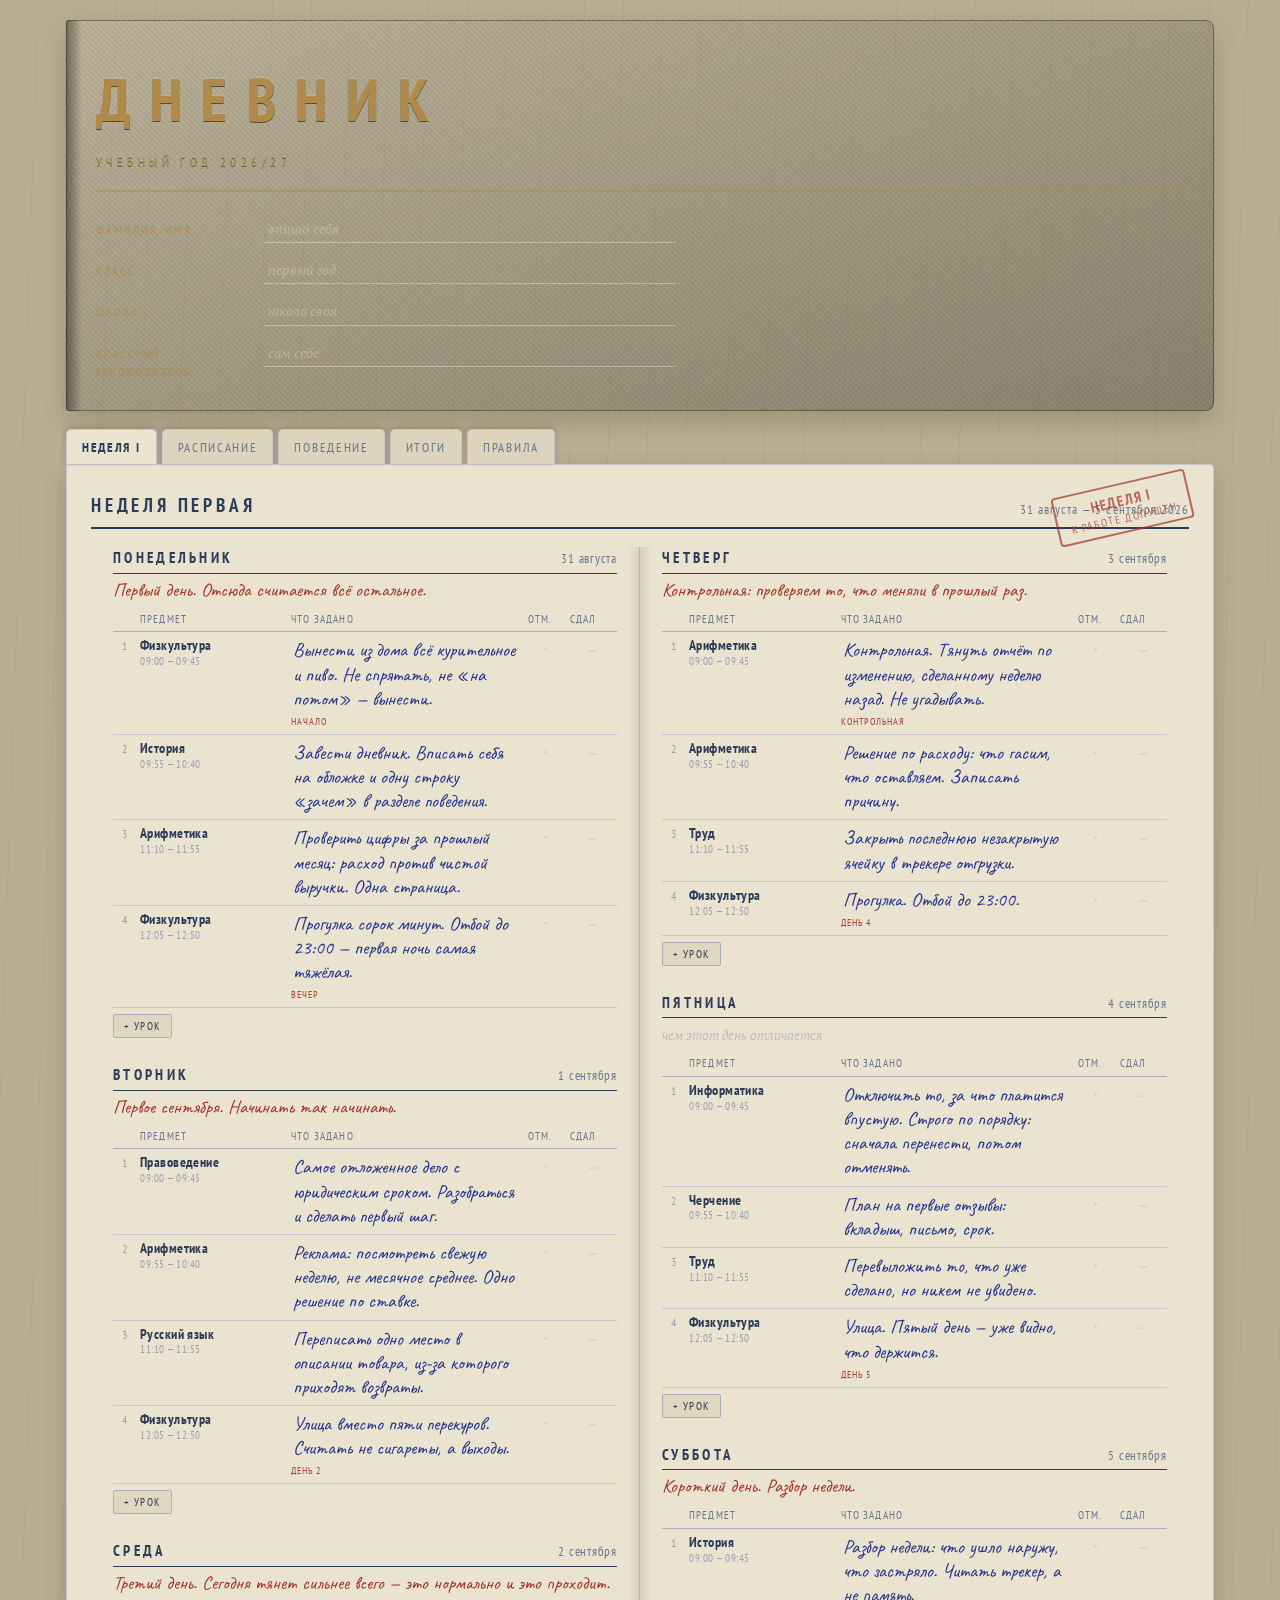
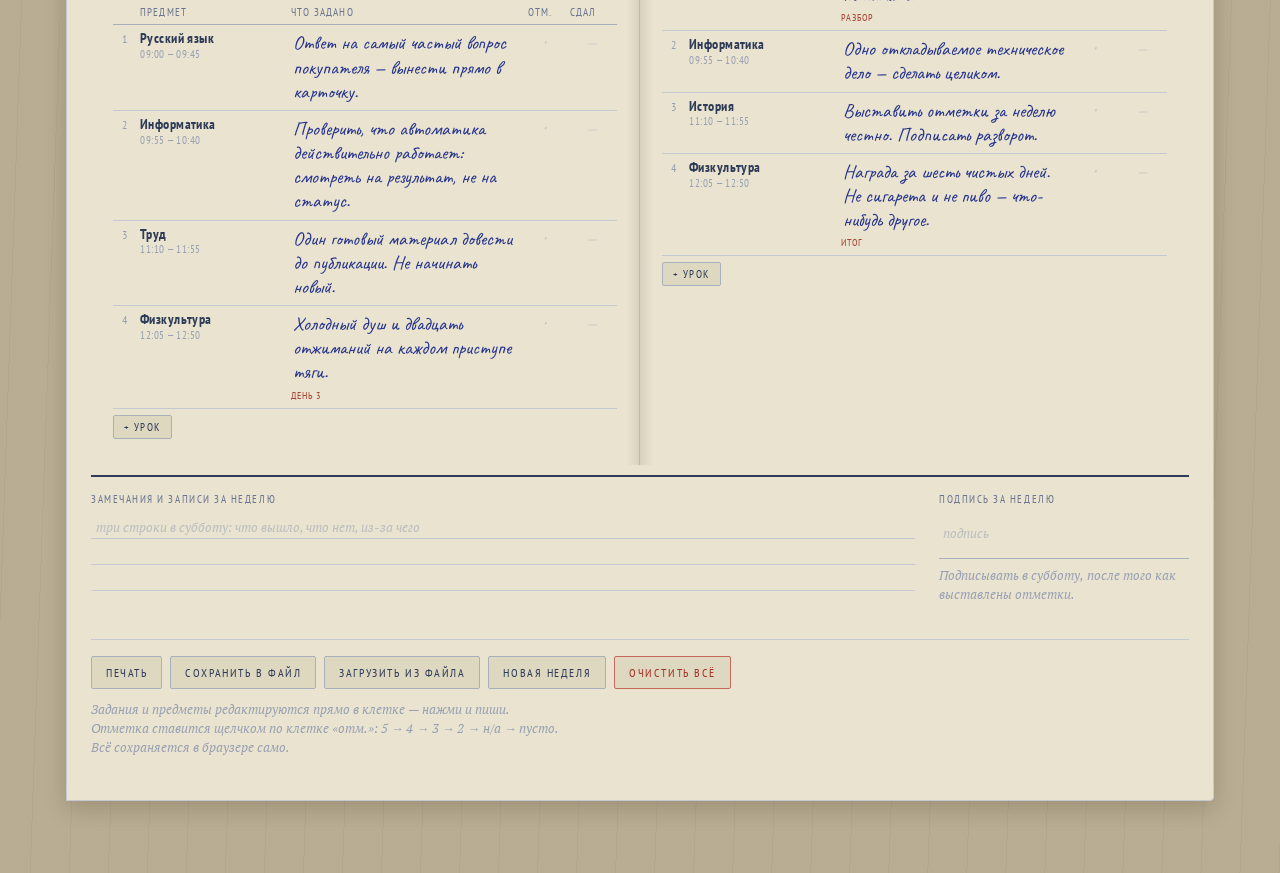
==== index.html @ a959844d "Дневник: школьный дневник советского образца, шестидневка Один файл index.html, без сборки и зависим" ====
<!doctype html>
<html lang="ru">
<head>
<meta charset="utf-8">
<meta name="viewport" content="width=device-width, initial-scale=1">
<title>Дневник ученика</title>
<link rel="preconnect" href="https://fonts.googleapis.com">
<link rel="preconnect" href="https://fonts.gstatic.com" crossorigin>
<link rel="stylesheet" href="https://fonts.googleapis.com/css2?family=PT+Sans+Narrow:wght@400;700&family=PT+Serif:ital,wght@0,400;0,700;1,400&family=Caveat:wght@400;600;700&display=swap">
<style>
/* ============ ТОКЕНЫ ============ */
:root{
  --desk:#B9AE93;
  --paper:#E9E3D0; --paper-edge:#DCD4BC; --paper-deep:#DFD8C1;
  --rule:#A9B0BC; --rule-soft:#C3C8D1;
  --ink:#2F3C57; --ink-soft:#6B7691; --ink-faint:#98A0B2;
  --hand:#26348C; --red:#A33327; --red-soft:#C4695C;
  --cover:#6E4232; --cover-2:#5A3427; --gold:#B08A4A;
  --ok:#3E6B4A; --warn:#8A6A22;
  --shadow:rgba(58,44,26,.22);
  --f-narrow:"PT Sans Narrow","Arial Narrow",system-ui,sans-serif;
  --f-serif:"PT Serif",Georgia,serif;
  --f-hand:"Caveat","Segoe Script",cursive;
}
@media (prefers-color-scheme: dark){
  :root:not([data-theme="light"]){
    --desk:#100E0B;
    --paper:#241F17; --paper-edge:#2E2820; --paper-deep:#2A241B;
    --rule:#4A4638; --rule-soft:#3A3629;
    --ink:#CFC7AC; --ink-soft:#9A9280; --ink-faint:#6E6857;
    --hand:#9DB3E8; --red:#D9705F; --red-soft:#A85748;
    --cover:#3A241C; --cover-2:#2A1912; --gold:#C9A566;
    --ok:#7FB48C; --warn:#D0AC5E;
    --shadow:rgba(0,0,0,.6);
  }
}
:root[data-theme="dark"]{
  --desk:#100E0B;
  --paper:#241F17; --paper-edge:#2E2820; --paper-deep:#2A241B;
  --rule:#4A4638; --rule-soft:#3A3629;
  --ink:#CFC7AC; --ink-soft:#9A9280; --ink-faint:#6E6857;
  --hand:#9DB3E8; --red:#D9705F; --red-soft:#A85748;
  --cover:#3A241C; --cover-2:#2A1912; --gold:#C9A566;
  --ok:#7FB48C; --warn:#D0AC5E;
  --shadow:rgba(0,0,0,.6);
}

*{box-sizing:border-box}
body{
  margin:0; background:var(--desk);
  background-image:repeating-linear-gradient(92deg,transparent 0 38px,rgba(0,0,0,.035) 38px 39px);
  color:var(--ink); font-family:var(--f-serif); font-size:16px; line-height:1.5;
  -webkit-font-smoothing:antialiased;
}
:focus-visible{outline:2px solid var(--red); outline-offset:2px}
@media (prefers-reduced-motion: reduce){*{animation:none!important;transition:none!important}}

.wrap{max-width:1180px;margin:0 auto;padding:20px 16px 72px}

/* ============ ОБЛОЖКА ============ */
.cover{
  background:linear-gradient(160deg,var(--cover),var(--cover-2));
  background-image:
    linear-gradient(160deg,rgba(255,255,255,.05),rgba(0,0,0,.25)),
    repeating-linear-gradient(45deg,rgba(0,0,0,.05) 0 2px,transparent 2px 4px),
    repeating-linear-gradient(-45deg,rgba(255,255,255,.03) 0 2px,transparent 2px 4px);
  border-radius:3px 8px 8px 3px; padding:34px 30px 30px;
  box-shadow:0 10px 26px var(--shadow), inset 0 0 0 1px rgba(0,0,0,.35);
  position:relative; overflow:hidden;
}
.cover::before{content:"";position:absolute;inset:0 auto 0 0;width:16px;
  background:linear-gradient(90deg,rgba(0,0,0,.4),rgba(0,0,0,0))}
.emboss{
  font-family:var(--f-narrow); text-transform:uppercase; color:var(--gold);
  text-shadow:0 1px 0 rgba(0,0,0,.55), 0 -1px 0 rgba(255,255,255,.14);
}
.cover h1{margin:0;font-size:clamp(34px,7vw,60px);letter-spacing:.32em;font-weight:700}
.cover .sub{font-size:13px;letter-spacing:.34em;margin-top:8px;opacity:.78}
.cover .frame{border-top:2px double var(--gold);opacity:.5;margin:18px 0}
.coverfields{display:grid;gap:12px;margin-top:22px;max-width:580px}
.cf{display:grid;grid-template-columns:158px 1fr;gap:10px;align-items:baseline}
.cf > span{font-family:var(--f-narrow);font-size:12px;letter-spacing:.16em;
  text-transform:uppercase;color:var(--gold);opacity:.85}
.cf .fill{
  border-bottom:1px solid rgba(255,255,255,.32); min-height:27px; padding:0 4px 2px;
  font-family:var(--f-hand); font-size:23px; color:#F0E6D2; line-height:1.15; outline:none;
}
.cf .fill:focus{background:rgba(255,255,255,.07)}

/* ============ ЗАКЛАДКИ ============ */
.tabs{display:flex;gap:5px;margin:18px 0 0;flex-wrap:wrap;position:relative;z-index:2}
.tab{
  font-family:var(--f-narrow);text-transform:uppercase;letter-spacing:.13em;font-size:13px;
  background:var(--paper-edge); color:var(--ink-soft); border:1px solid var(--rule-soft);
  border-bottom:none; border-radius:5px 5px 0 0; padding:9px 15px 8px; cursor:pointer;
  box-shadow:0 -2px 6px var(--shadow);
}
.tab[aria-selected="true"]{background:var(--paper);color:var(--ink);font-weight:700}

/* ============ СТРАНИЦА ============ */
.page{
  background:var(--paper); border:1px solid var(--rule-soft); border-radius:0 4px 4px 0;
  box-shadow:0 8px 22px var(--shadow); padding:26px 24px 30px; position:relative;
}
.page[hidden]{display:none}
.pagehead{display:flex;flex-wrap:wrap;gap:12px;align-items:flex-end;
  justify-content:space-between;border-bottom:2px solid var(--ink);padding-bottom:8px}
.pagehead h2{font-family:var(--f-narrow);text-transform:uppercase;letter-spacing:.2em;
  font-size:19px;margin:0;font-weight:700}
.pagehead .meta{font-family:var(--f-narrow);font-size:13px;letter-spacing:.08em;color:var(--ink-soft)}
.intro{font-size:14.5px;color:var(--ink-soft);max-width:66ch;margin:14px 0 0}

/* ============ РАЗВОРОТ ============ */
.spread{display:grid;grid-template-columns:1fr 1fr;gap:0;margin-top:18px;position:relative}
.spread::before{content:"";position:absolute;left:50%;top:0;bottom:0;width:26px;
  transform:translateX(-50%);
  background:linear-gradient(90deg,rgba(0,0,0,0),var(--shadow),rgba(0,0,0,0));
  pointer-events:none;opacity:.45}
.leaf{padding:0 22px}
.leaf:first-child{border-right:1px solid var(--rule-soft)}
@media (max-width:900px){
  .spread{grid-template-columns:1fr}
  .spread::before{display:none}
  .leaf{padding:0}
  .leaf:first-child{border-right:none}
}

/* ============ ДЕНЬ ============ */
.day{margin:0 0 26px}
.dayhead{display:flex;align-items:baseline;justify-content:space-between;gap:10px;
  border-bottom:1px solid var(--ink);padding-bottom:3px;margin-bottom:2px}
.dayname{font-family:var(--f-narrow);text-transform:uppercase;letter-spacing:.22em;
  font-size:15px;font-weight:700}
.daydate{font-family:var(--f-narrow);font-size:13px;color:var(--ink-soft);letter-spacing:.06em}
.daynote{font-family:var(--f-hand);font-size:19px;color:var(--red);margin:5px 0 6px;line-height:1.2}

table.grid{width:100%;border-collapse:collapse;table-layout:fixed}
table.grid th{
  font-family:var(--f-narrow);font-weight:400;font-size:10.5px;text-transform:uppercase;
  letter-spacing:.11em;color:var(--ink-soft);text-align:left;padding:4px 5px;
  border-bottom:1px solid var(--rule);
}
table.grid td{border-bottom:1px solid var(--rule-soft);padding:5px;vertical-align:top}
.c-n{width:22px;text-align:center;font-family:var(--f-narrow);font-size:12px;color:var(--ink-faint)}
.c-subj{width:30%}
.c-mark{width:42px;text-align:center}
.c-sign{width:52px;text-align:center}
.subj{font-family:var(--f-narrow);font-size:14px;font-weight:700;letter-spacing:.03em;line-height:1.2}
.time{font-family:var(--f-narrow);font-size:10.5px;color:var(--ink-faint);letter-spacing:.05em}
.task{font-family:var(--f-hand);font-size:19.5px;line-height:1.24;color:var(--hand);
  min-height:24px;outline:none;padding:1px 2px;border-radius:2px}
.task:focus{background:rgba(38,52,140,.09)}
.tag{font-family:var(--f-narrow);font-size:10px;letter-spacing:.1em;
  text-transform:uppercase;color:var(--red);display:block;opacity:.9;margin-top:2px}

.mark{
  font-family:var(--f-hand);font-size:29px;font-weight:700;color:var(--red);
  background:none;border:none;cursor:pointer;width:100%;line-height:1;padding:0;
  transform:rotate(-7deg);transition:transform .12s ease;
}
.mark:hover{transform:rotate(-7deg) scale(1.14)}
.mark.empty{color:var(--rule);font-size:20px;transform:none;opacity:.5}
.mark.empty:hover{opacity:1;transform:none}

.done{
  background:none;border:none;cursor:pointer;font-family:var(--f-hand);font-size:26px;
  color:var(--red);line-height:1;padding:0;width:100%;transform:rotate(-11deg);
}
.done.off{color:var(--rule);opacity:.4;transform:none;font-size:19px}
.done.off:hover{opacity:.85}

/* ============ ПОДВАЛ ============ */
.footline{margin-top:10px;border-top:2px solid var(--ink);padding-top:14px;
  display:grid;grid-template-columns:1fr 250px;gap:24px}
@media (max-width:760px){.footline{grid-template-columns:1fr}}
.lbl{font-family:var(--f-narrow);font-size:11px;text-transform:uppercase;
  letter-spacing:.14em;color:var(--ink-soft);display:block;margin-bottom:6px}
.writein{
  font-family:var(--f-hand);font-size:20px;color:var(--hand);line-height:26px;
  min-height:78px;padding:0 5px;outline:none;border-radius:2px;
  background-image:repeating-linear-gradient(transparent 0 25px,var(--rule-soft) 25px 26px);
}
.writein:focus{background-color:rgba(38,52,140,.06)}
.sigbox{border-bottom:1px solid var(--rule);min-height:46px;font-family:var(--f-hand);
  font-size:22px;color:var(--hand);padding:2px 4px;outline:none}

/* ============ СВОДКА ============ */
.summary{display:grid;grid-template-columns:repeat(auto-fit,minmax(140px,1fr));gap:12px;margin:16px 0 4px}
.stat{border:1px solid var(--rule);background:var(--paper-deep);padding:11px 13px;border-radius:2px}
.stat .k{font-family:var(--f-narrow);font-size:10.5px;text-transform:uppercase;
  letter-spacing:.13em;color:var(--ink-soft);display:block}
.stat .v{font-family:var(--f-narrow);font-size:29px;font-weight:700;line-height:1.15;
  font-variant-numeric:tabular-nums;display:block;margin-top:2px}
.stat .v.good{color:var(--ok)} .stat .v.warn{color:var(--warn)} .stat .v.bad{color:var(--red)}
.stat .h{font-family:var(--f-serif);font-size:12px;color:var(--ink-faint);font-style:italic}

/* ============ СЕТКА РАСПИСАНИЯ ============ */
.wrapx{overflow-x:auto}
.tt{width:100%;border-collapse:collapse;margin-top:16px;min-width:720px}
.tt th,.tt td{border:1px solid var(--rule);padding:7px 8px;vertical-align:top}
.tt thead th{background:var(--paper-deep);font-family:var(--f-narrow);font-size:11px;
  text-transform:uppercase;letter-spacing:.13em;font-weight:700;text-align:center}
.tt tbody th{width:88px;text-align:center;font-family:var(--f-narrow);font-size:11px;
  color:var(--ink-soft);font-weight:400;background:var(--paper-deep)}
.tt td{font-family:var(--f-narrow);font-size:13px;font-weight:700;line-height:1.25}
.tt td em{display:block;font-family:var(--f-serif);font-style:italic;font-weight:400;
  font-size:11.5px;color:var(--ink-soft);margin-top:2px}
.tt tr.brk td{background:var(--paper-deep);font-weight:400;font-style:italic;
  font-family:var(--f-serif);font-size:12.5px;color:var(--ink-soft);text-align:center}

/* ============ ПОВЕДЕНИЕ ============ */
.habits{width:100%;border-collapse:collapse;margin-top:14px;min-width:660px}
.habits th,.habits td{border:1px solid var(--rule);padding:6px}
.habits thead th{background:var(--paper-deep);font-family:var(--f-narrow);font-size:11px;
  letter-spacing:.12em;text-transform:uppercase;text-align:center}
.habits tbody th{text-align:left;font-family:var(--f-narrow);font-size:13px;font-weight:700;
  min-width:160px}
.habits tbody th em{display:block;font-family:var(--f-serif);font-weight:400;font-style:italic;
  font-size:11.5px;color:var(--ink-faint)}
.habits td{text-align:center;padding:2px}
.hb{background:none;border:none;cursor:pointer;font-family:var(--f-hand);font-size:25px;
  line-height:1.3;width:100%;color:var(--red);transform:rotate(-9deg);padding:2px 0}
.hb.off{color:var(--rule);opacity:.32;transform:none;font-size:18px}
.hb.off:hover{opacity:.8}
.hb.miss{color:var(--ink-faint);opacity:.85;transform:none;font-size:22px}

.streak{display:flex;gap:12px;flex-wrap:wrap;margin-top:18px}
.chip{border:1px solid var(--rule);background:var(--paper-deep);border-radius:2px;
  padding:9px 14px;display:flex;gap:10px;align-items:baseline}
.chip b{font-family:var(--f-narrow);font-size:26px;font-variant-numeric:tabular-nums}
.chip span{font-family:var(--f-narrow);font-size:11px;text-transform:uppercase;
  letter-spacing:.12em;color:var(--ink-soft)}

/* ============ КНОПКИ ============ */
.bar{display:flex;gap:8px;flex-wrap:wrap;margin-top:22px;padding-top:16px;
  border-top:1px solid var(--rule-soft)}
.btn{font-family:var(--f-narrow);text-transform:uppercase;letter-spacing:.13em;font-size:12px;
  background:var(--paper-deep);border:1px solid var(--rule);color:var(--ink);
  padding:8px 14px;border-radius:2px;cursor:pointer}
.btn:hover{background:var(--paper-edge);border-color:var(--ink-soft)}
.btn.warn{color:var(--red);border-color:var(--red-soft)}
.hint{font-size:12.5px;color:var(--ink-faint);font-style:italic;margin-top:12px;max-width:68ch}

.stamp{
  position:absolute;right:22px;top:18px;transform:rotate(-13deg);
  border:2.5px solid var(--red);color:var(--red);border-radius:4px;
  font-family:var(--f-narrow);text-transform:uppercase;letter-spacing:.16em;
  font-size:11px;padding:6px 12px;opacity:.7;line-height:1.3;text-align:center;
  pointer-events:none;
}
.stamp b{display:block;font-size:15px;letter-spacing:.09em}
@media (max-width:760px){.stamp{display:none}}

/* подсказки в пустых клетках */
[contenteditable][data-ph]:empty::before{
  content:attr(data-ph); color:var(--ink-faint); opacity:.55; font-style:italic;
  font-family:var(--f-serif); font-size:13px; pointer-events:none;
}
.cf .fill[data-ph]:empty::before{color:#F0E6D2;opacity:.35;font-size:14px}

.rules{margin:14px 0 0;padding-left:20px;max-width:66ch}
.rules li{margin-bottom:7px;font-size:14.5px}
.rules b{font-family:var(--f-narrow);letter-spacing:.02em}

/* ============ ПЕЧАТЬ ============ */
@media print{
  body{background:#fff;color:#000}
  .tabs,.bar,.hint,.stamp{display:none!important}
  .page,.cover{box-shadow:none}
  .page{border:none;padding:0;background:#fff}
  .page[hidden]{display:block!important;break-before:page}
  .wrap{max-width:none;padding:0}
  .day{break-inside:avoid}
  .tt,.habits{min-width:0}
}
</style>
</head>
<body>
<div class="wrap">

<!-- ================= ОБЛОЖКА ================= -->
<div class="cover">
  <h1 class="emboss">Дневник</h1>
  <div class="sub emboss">Учебный год 2026/27</div>
  <div class="frame"></div>
  <div class="coverfields">
    <label class="cf"><span>Фамилия, имя</span><div class="fill" contenteditable="true" data-meta="owner" data-ph="впиши себя"></div></label>
    <label class="cf"><span>Класс</span><div class="fill" contenteditable="true" data-meta="grade" data-ph="первый год"></div></label>
    <label class="cf"><span>Школа</span><div class="fill" contenteditable="true" data-meta="school" data-ph="школа своя"></div></label>
    <label class="cf"><span>Классный руководитель</span><div class="fill" contenteditable="true" data-meta="teacher" data-ph="сам себе"></div></label>
  </div>
</div>

<!-- ================= ЗАКЛАДКИ ================= -->
<div class="tabs" role="tablist" aria-label="Разделы дневника">
  <button class="tab" role="tab" id="tab-week" aria-controls="p-week" aria-selected="true">Неделя I</button>
  <button class="tab" role="tab" id="tab-tt" aria-controls="p-tt" aria-selected="false">Расписание</button>
  <button class="tab" role="tab" id="tab-hab" aria-controls="p-hab" aria-selected="false">Поведение</button>
  <button class="tab" role="tab" id="tab-sum" aria-controls="p-sum" aria-selected="false">Итоги</button>
  <button class="tab" role="tab" id="tab-help" aria-controls="p-help" aria-selected="false">Правила</button>
</div>

<!-- ================= НЕДЕЛЯ ================= -->
<section class="page" id="p-week" role="tabpanel" aria-labelledby="tab-week">
  <div class="stamp"><b>Неделя I</b>к работе допущен</div>
  <div class="pagehead">
    <h2>Неделя первая</h2>
    <div class="meta" id="week-dates">31 августа — 5 сентября 2026</div>
  </div>
  <div class="spread">
    <div class="leaf" id="leaf-a"></div>
    <div class="leaf" id="leaf-b"></div>
  </div>
  <div class="footline">
    <div>
      <span class="lbl">Замечания и записи за неделю</span>
      <div class="writein" contenteditable="true" data-meta="remarks" data-ph="три строки в субботу: что вышло, что нет, из-за чего"></div>
    </div>
    <div>
      <span class="lbl">Подпись за неделю</span>
      <div class="sigbox" contenteditable="true" data-meta="signature" data-ph="подпись"></div>
      <p class="hint" style="margin-top:8px">Подписывать в субботу, после того как выставлены отметки.</p>
    </div>
  </div>
  <div class="bar">
    <button class="btn" id="b-print">Печать</button>
    <button class="btn" id="b-export">Сохранить в файл</button>
    <button class="btn" id="b-import">Загрузить из файла</button>
    <button class="btn" id="b-next">Новая неделя</button>
    <button class="btn warn" id="b-reset">Очистить всё</button>
  </div>
  <p class="hint">Задания и предметы редактируются прямо в клетке — нажми и пиши. Отметка ставится щелчком по клетке «отм.»: 5 → 4 → 3 → 2 → н/а → пусто. Всё сохраняется в браузере само.</p>
</section>

<!-- ================= РАСПИСАНИЕ ================= -->
<section class="page" id="p-tt" role="tabpanel" aria-labelledby="tab-tt" hidden>
  <div class="pagehead">
    <h2>Расписание уроков и звонков</h2>
    <div class="meta">Шестидневка · 1—5 урок</div>
  </div>
  <p class="intro">Большая перемена — не «отдохнуть за компьютером». Это выход из дома на воздух: тридцать минут, ноги и небо. В первую неделю она стоит в расписании ровно на месте того, что раньше занимал перекур.</p>
  <div class="wrapx"><table class="tt" id="tt-grid"></table></div>
  <p class="hint">Сетка собирается из недели автоматически. Меняешь предмет в дне — меняется и здесь.</p>
</section>

<!-- ================= ПОВЕДЕНИЕ ================= -->
<section class="page" id="p-hab" role="tabpanel" aria-labelledby="tab-hab" hidden>
  <div class="pagehead">
    <h2>Сведения о поведении</h2>
    <div class="meta">Отмечать вечером, честно</div>
  </div>
  <p class="intro">В старом дневнике эта графа была про дисциплину на уроке. Здесь — про то, из-за чего затевалась вся неделя. Щелчок по клетке: пусто → выполнено → сорвалось. Незаполненная клетка — это не «плохо», это «день ещё не кончился».</p>
  <div class="wrapx"><table class="habits" id="hab-grid"></table></div>
  <div class="streak" id="streaks"></div>
  <div style="margin-top:22px">
    <span class="lbl">Зачем я это делаю — одной строкой</span>
    <div class="writein" contenteditable="true" data-meta="why" data-ph="одна строка, без пафоса" style="min-height:52px"></div>
    <p class="hint">Это единственная строка в дневнике, которую нужно перечитывать на третий день. Третий день — самый тяжёлый.</p>
  </div>
</section>

<!-- ================= ИТОГИ ================= -->
<section class="page" id="p-sum" role="tabpanel" aria-labelledby="tab-sum" hidden>
  <div class="pagehead">
    <h2>Сведения об успеваемости</h2>
    <div class="meta" id="sum-dates">за неделю I</div>
  </div>
  <div class="summary" id="sum-stats"></div>
  <h3 style="font-family:var(--f-narrow);text-transform:uppercase;letter-spacing:.18em;font-size:14px;margin:26px 0 0">По предметам</h3>
  <div class="wrapx"><table class="tt" id="sum-subj" style="min-width:520px"></table></div>
  <div class="footline" style="margin-top:24px">
    <div>
      <span class="lbl">Что перенести на следующую неделю</span>
      <div class="writein" contenteditable="true" data-meta="carry" data-ph="хвосты, которые тащатся вторую неделю"></div>
    </div>
    <div>
      <span class="lbl">Подпись</span>
      <div class="sigbox" contenteditable="true" data-meta="signature2" data-ph="подпись"></div>
    </div>
  </div>
</section>

<!-- ================= ПРАВИЛА ================= -->
<section class="page" id="p-help" role="tabpanel" aria-labelledby="tab-help" hidden>
  <div class="pagehead">
    <h2>Правила ведения дневника</h2>
    <div class="meta">Прочесть один раз</div>
  </div>
  <ol class="rules">
    <li><b>Один разворот — одна неделя.</b> Слева понедельник, вторник, среда. Справа четверг, пятница, суббота. Воскресенья в дневнике нет и не должно быть: выходной не планируют.</li>
    <li><b>Задание пишется вечером накануне,</b> а не утром того дня. Утром уже поздно решать, чем заниматься.</li>
    <li><b>Отметка ставится в тот же день.</b> Не назавтра и не «в конце недели разберусь». Отметка за невыполненное — двойка, а не пустая клетка. Пустая клетка — это когда день ещё идёт.</li>
    <li><b>Пять — это сделано и отгружено наружу.</b> Четыре — сделано, но лежит у тебя. Три — начато. Два — не тронуто. Черновик в папке никогда не пятёрка.</li>
    <li><b>Графа «Поведение» весит больше отметок.</b> Неделя с четырьмя тройками и шестью чистыми днями лучше недели с пятёрками и срывом.</li>
    <li><b>Замечания пишутся своей рукой.</b> Один раз в субботу, три строки: что вышло, что нет, из-за чего.</li>
    <li><b>Дневник не переписывают набело.</b> Зачёркнутое остаётся зачёркнутым — по нему потом и видно, что происходило.</li>
  </ol>
  <h3 style="font-family:var(--f-narrow);text-transform:uppercase;letter-spacing:.18em;font-size:14px;margin:28px 0 0">Расписание звонков</h3>
  <div class="wrapx"><table class="tt" id="bells" style="min-width:420px"></table></div>
  <div class="bar">
    <button class="btn" id="b-print2">Печать дневника</button>
  </div>
  <p class="hint">Печатает все разделы подряд — обложку, неделю, расписание, поведение и итоги. Формат страницы — альбомный A4, тогда разворот встаёт как в книге.</p>
</section>

</div><!-- /wrap -->

<script src="personal/my-week.js" onerror="void 0"></script>
<script>
(function(){
"use strict";

/* ================= ДЕМО-НЕДЕЛЯ (шаблон репозитория) ================= */
/* Своя неделя кладётся в personal/my-week.js:  window.MY_WEEK = {...}  */
var DEMO_WEEK = {
  weekNo: "I",
  dates: "31 августа — 5 сентября 2026",
  bells: [
    ["1 урок","09:00 — 09:45"],
    ["перемена","09:45 — 09:55"],
    ["2 урок","09:55 — 10:40"],
    ["большая перемена","10:40 — 11:10 · улица, 30 минут"],
    ["3 урок","11:10 — 11:55"],
    ["перемена","11:55 — 12:05"],
    ["4 урок","12:05 — 12:50"],
    ["перемена","12:50 — 13:00"],
    ["5 урок","13:00 — 13:45"]
  ],
  habits: [
    {name:"Без сигарет",       note:"главная графа недели"},
    {name:"Без пива",          note:"вместе с первой, иначе не держится"},
    {name:"Улица, 30 минут",   note:"на большой перемене"},
    {name:"Отбой до 23:00",    note:"недосып возвращает тягу"},
    {name:"Три литра воды",    note:"мера, а не ощущение"}
  ],
  days: [
    {name:"Понедельник", date:"31 августа", note:"Первый день. Отсюда считается всё остальное.", lessons:[
      {subj:"Физкультура", task:"Вынести из дома всё курительное и пиво. Не спрятать, не «на потом» — вынести.", tag:"начало"},
      {subj:"История",     task:"Завести дневник. Вписать себя на обложке и одну строку «зачем» в разделе поведения."},
      {subj:"Арифметика",  task:"Проверить цифры за прошлый месяц: расход против чистой выручки. Одна страница."},
      {subj:"Физкультура", task:"Прогулка сорок минут. Отбой до 23:00 — первая ночь самая тяжёлая.", tag:"вечер"}
    ]},
    {name:"Вторник", date:"1 сентября", note:"Первое сентября. Начинать так начинать.", lessons:[
      {subj:"Правоведение", task:"Самое отложенное дело с юридическим сроком. Разобраться и сделать первый шаг."},
      {subj:"Арифметика",   task:"Реклама: посмотреть свежую неделю, не месячное среднее. Одно решение по ставке."},
      {subj:"Русский язык", task:"Переписать одно место в описании товара, из-за которого приходят возвраты."},
      {subj:"Физкультура",  task:"Улица вместо пяти перекуров. Считать не сигареты, а выходы.", tag:"день 2"}
    ]},
    {name:"Среда", date:"2 сентября", note:"Третий день. Сегодня тянет сильнее всего — это нормально и это проходит.", lessons:[
      {subj:"Русский язык", task:"Ответ на самый частый вопрос покупателя — вынести прямо в карточку."},
      {subj:"Информатика",  task:"Проверить, что автоматика действительно работает: смотреть на результат, не на статус."},
      {subj:"Труд",         task:"Один готовый материал довести до публикации. Не начинать новый."},
      {subj:"Физкультура",  task:"Холодный душ и двадцать отжиманий на каждом приступе тяги.", tag:"день 3"}
    ]},
    {name:"Четверг", date:"3 сентября", note:"Контрольная: проверяем то, что меняли в прошлый раз.", lessons:[
      {subj:"Арифметика",  task:"Контрольная. Тянуть отчёт по изменению, сделанному неделю назад. Не угадывать.", tag:"контрольная"},
      {subj:"Арифметика",  task:"Решение по расходу: что гасим, что оставляем. Записать причину."},
      {subj:"Труд",        task:"Закрыть последнюю незакрытую ячейку в трекере отгрузки."},
      {subj:"Физкультура", task:"Прогулка. Отбой до 23:00.", tag:"день 4"}
    ]},
    {name:"Пятница", date:"4 сентября", note:"", lessons:[
      {subj:"Информатика",  task:"Отключить то, за что платится впустую. Строго по порядку: сначала перенести, потом отменять."},
      {subj:"Черчение",     task:"План на первые отзывы: вкладыш, письмо, срок."},
      {subj:"Труд",         task:"Перевыложить то, что уже сделано, но никем не увидено."},
      {subj:"Физкультура",  task:"Улица. Пятый день — уже видно, что держится.", tag:"день 5"}
    ]},
    {name:"Суббота", date:"5 сентября", note:"Короткий день. Разбор недели.", lessons:[
      {subj:"История",     task:"Разбор недели: что ушло наружу, что застряло. Читать трекер, а не память.", tag:"разбор"},
      {subj:"Информатика", task:"Одно откладываемое техническое дело — сделать целиком."},
      {subj:"История",     task:"Выставить отметки за неделю честно. Подписать разворот."},
      {subj:"Физкультура", task:"Награда за шесть чистых дней. Не сигарета и не пиво — что-нибудь другое.", tag:"итог"}
    ]}
  ]
};

/* ================= СОСТОЯНИЕ ================= */
var KEY = "dnevnik.v1";
var MARKS = [null, 5, 4, 3, 2, "н"];
var state = null;

function blankWeek(src){
  var w = JSON.parse(JSON.stringify(src));
  w.days.forEach(function(d){
    d.lessons.forEach(function(l){ l.mark = null; l.done = false; l.sign = ""; });
    d.habits = {};
  });
  return w;
}
function defaults(){
  var src = (typeof window !== "undefined" && window.MY_WEEK) ? window.MY_WEEK : DEMO_WEEK;
  return {
    meta:{owner:"",grade:"",school:"",teacher:"",remarks:"",signature:"",why:"",carry:"",signature2:""},
    week: blankWeek(src),
    archive: []
  };
}
function load(){
  try{
    var raw = localStorage.getItem(KEY);
    if(!raw) return defaults();
    var s = JSON.parse(raw);
    if(!s || !s.week || !s.week.days) return defaults();
    if(!s.meta) s.meta = defaults().meta;
    if(!s.archive) s.archive = [];
    return s;
  }catch(e){ return defaults(); }
}
var saveTimer = null;
function save(){
  clearTimeout(saveTimer);
  saveTimer = setTimeout(function(){
    try{ localStorage.setItem(KEY, JSON.stringify(state)); }catch(e){}
  }, 200);
}

/* ================= УТИЛИТЫ ================= */
function el(tag, cls, txt){
  var n = document.createElement(tag);
  if(cls) n.className = cls;
  if(txt != null) n.textContent = txt;
  return n;
}
function markLabel(m){ return m === null || m === undefined ? "·" : String(m); }
function plural(n, one, few, many){
  var a = Math.abs(n) % 100, b = a % 10;
  if(a > 10 && a < 20) return many;
  if(b > 1 && b < 5) return few;
  if(b === 1) return one;
  return many;
}

/* ================= НЕДЕЛЯ ================= */
function renderWeek(){
  var a = document.getElementById("leaf-a");
  var b = document.getElementById("leaf-b");
  a.innerHTML = ""; b.innerHTML = "";
  document.getElementById("week-dates").textContent = state.week.dates;
  document.getElementById("sum-dates").textContent = "за неделю " + state.week.weekNo;
  document.querySelector("#tab-week").textContent = "Неделя " + state.week.weekNo;

  state.week.days.forEach(function(day, di){
    (di < 3 ? a : b).appendChild(dayNode(day, di));
  });
}

function dayNode(day, di){
  var wrap = el("section","day");

  var head = el("div","dayhead");
  var nm = el("div","dayname"); nm.contentEditable = "true"; nm.textContent = day.name;
  nm.addEventListener("input", function(){ day.name = nm.textContent.trim(); save(); });
  var dt = el("div","daydate"); dt.contentEditable = "true"; dt.textContent = day.date;
  dt.addEventListener("input", function(){ day.date = dt.textContent.trim(); save(); });
  head.appendChild(nm); head.appendChild(dt);
  wrap.appendChild(head);

  var note = el("div","daynote"); note.contentEditable = "true"; note.textContent = day.note || "";
  note.setAttribute("data-ph","чем этот день отличается");
  note.addEventListener("input", function(){ day.note = note.textContent.trim(); save(); });
  wrap.appendChild(note);

  var tbl = el("table","grid");
  var thead = el("thead");
  var hr = el("tr");
  [["","c-n"],["Предмет","c-subj"],["Что задано",""],["Отм.","c-mark"],["Сдал","c-sign"]].forEach(function(h){
    var th = el("th", h[1], h[0]); hr.appendChild(th);
  });
  thead.appendChild(hr); tbl.appendChild(thead);

  var tb = el("tbody");
  day.lessons.forEach(function(les, li){
    tb.appendChild(lessonRow(day, les, li));
  });
  tbl.appendChild(tb);
  wrap.appendChild(tbl);

  var add = el("button","btn","+ урок");
  add.style.cssText = "margin-top:6px;padding:4px 10px;font-size:11px";
  add.addEventListener("click", function(){
    day.lessons.push({subj:"Предмет", task:"", mark:null, done:false});
    save(); renderAll();
  });
  wrap.appendChild(add);
  return wrap;
}

function lessonRow(day, les, li){
  var tr = el("tr");

  var n = el("td","c-n", String(li+1));
  tr.appendChild(n);

  var tdS = el("td","c-subj");
  var s = el("div","subj"); s.contentEditable = "true"; s.textContent = les.subj; s.setAttribute("data-ph","предмет");
  s.addEventListener("input", function(){ les.subj = s.textContent.trim(); save(); });
  var t = el("div","time", bellFor(li));
  tdS.appendChild(s); tdS.appendChild(t);
  tr.appendChild(tdS);

  var tdT = el("td");
  var task = el("div","task"); task.contentEditable = "true"; task.textContent = les.task || ""; task.setAttribute("data-ph","что задано");
  task.addEventListener("input", function(){ les.task = task.textContent.trim(); save(); });
  tdT.appendChild(task);
  if(les.tag){ tdT.appendChild(el("span","tag", les.tag)); }
  tr.appendChild(tdT);

  var tdM = el("td","c-mark");
  var mk = el("button", "mark" + (les.mark == null ? " empty" : ""), markLabel(les.mark));
  mk.title = "Отметка: 5 → 4 → 3 → 2 → н → пусто";
  mk.setAttribute("aria-label","Отметка за урок " + (li+1));
  mk.addEventListener("click", function(){
    var i = MARKS.indexOf(les.mark === undefined ? null : les.mark);
    les.mark = MARKS[(i + 1) % MARKS.length];
    save(); renderAll();
  });
  tdM.appendChild(mk);
  tr.appendChild(tdM);

  var tdD = el("td","c-sign");
  var dn = el("button","done" + (les.done ? "" : " off"), les.done ? "✓" : "—");
  dn.title = "Сделано";
  dn.setAttribute("aria-label","Отметить как сделанное");
  dn.addEventListener("click", function(){ les.done = !les.done; save(); renderAll(); });
  tdD.appendChild(dn);
  tr.appendChild(tdD);

  return tr;
}

function bellFor(i){
  var b = state.week.bells || [];
  var lessons = b.filter(function(r){ return /урок/.test(r[0]); });
  return lessons[i] ? lessons[i][1] : "";
}

/* ================= РАСПИСАНИЕ ================= */
function renderTT(){
  var t = document.getElementById("tt-grid");
  t.innerHTML = "";
  var maxL = 0;
  state.week.days.forEach(function(d){ if(d.lessons.length > maxL) maxL = d.lessons.length; });

  var thead = el("thead"); var hr = el("tr");
  hr.appendChild(el("th","","Урок"));
  state.week.days.forEach(function(d){ hr.appendChild(el("th","", d.name)); });
  thead.appendChild(hr); t.appendChild(thead);

  var tb = el("tbody");
  for(var i = 0; i < maxL; i++){
    var tr = el("tr");
    var th = el("th");
    th.appendChild(el("div","", String(i+1)));
    var bt = el("div","", bellFor(i)); bt.style.cssText = "font-size:10px;opacity:.75";
    th.appendChild(bt);
    tr.appendChild(th);
    state.week.days.forEach(function(d){
      var les = d.lessons[i];
      var td = el("td");
      if(les){
        td.appendChild(document.createTextNode(les.subj));
        if(les.task){ td.appendChild(el("em","", les.task)); }
      } else { td.textContent = "—"; td.style.color = "var(--ink-faint)"; }
      tr.appendChild(td);
    });
    tb.appendChild(tr);
    if(i === 1){
      var br = el("tr","brk");
      var bd = el("td","", "большая перемена — улица, 30 минут");
      bd.colSpan = state.week.days.length + 1;
      br.appendChild(bd); tb.appendChild(br);
    }
  }
  t.appendChild(tb);

  var bells = document.getElementById("bells");
  bells.innerHTML = "";
  var bh = el("thead"); var bhr = el("tr");
  bhr.appendChild(el("th","","Что")); bhr.appendChild(el("th","","Когда"));
  bh.appendChild(bhr); bells.appendChild(bh);
  var bb = el("tbody");
  (state.week.bells || []).forEach(function(r){
    var tr = el("tr");
    if(!/урок/.test(r[0])) tr.className = "brk";
    var a = el("td","", r[0]); var b2 = el("td","", r[1]);
    tr.appendChild(a); tr.appendChild(b2); bb.appendChild(tr);
  });
  bells.appendChild(bb);
}

/* ================= ПОВЕДЕНИЕ ================= */
function renderHabits(){
  var t = document.getElementById("hab-grid");
  t.innerHTML = "";
  var habits = state.week.habits || [];

  var thead = el("thead"); var hr = el("tr");
  hr.appendChild(el("th","","Показатель"));
  state.week.days.forEach(function(d){
    var th = el("th");
    th.appendChild(document.createTextNode(d.name.slice(0,2).toUpperCase()));
    var sm = el("div","", d.date.split(" ")[0]);
    sm.style.cssText = "font-size:10px;font-weight:400;opacity:.7";
    th.appendChild(sm);
    hr.appendChild(th);
  });
  hr.appendChild(el("th","","Итог"));
  thead.appendChild(hr); t.appendChild(thead);

  var tb = el("tbody");
  habits.forEach(function(h, hi){
    var tr = el("tr");
    var th = el("th");
    th.appendChild(document.createTextNode(h.name));
    if(h.note) th.appendChild(el("em","", h.note));
    tr.appendChild(th);
    var good = 0;
    state.week.days.forEach(function(d, di){
      if(!d.habits) d.habits = {};
      var v = d.habits[hi] || 0;
      if(v === 1) good++;
      var td = el("td");
      var cls = v === 1 ? "hb" : (v === 2 ? "hb miss" : "hb off");
      var txt = v === 1 ? "✓" : (v === 2 ? "✗" : "·");
      var btn = el("button", cls, txt);
      btn.setAttribute("aria-label", h.name + ", " + d.name);
      btn.title = "пусто → выполнено → сорвалось";
      btn.addEventListener("click", function(){
        d.habits[hi] = ((d.habits[hi] || 0) + 1) % 3;
        save(); renderAll();
      });
      td.appendChild(btn); tr.appendChild(td);
    });
    var tot = el("td");
    var tv = el("div","", good + " / " + state.week.days.length);
    tv.style.cssText = "font-family:var(--f-narrow);font-size:14px;font-weight:700;font-variant-numeric:tabular-nums";
    tot.appendChild(tv); tr.appendChild(tot);
    tb.appendChild(tr);
  });
  t.appendChild(tb);

  var box = document.getElementById("streaks");
  box.innerHTML = "";
  habits.forEach(function(h, hi){
    var run = 0;
    for(var i = 0; i < state.week.days.length; i++){
      var v = (state.week.days[i].habits || {})[hi] || 0;
      if(v === 1) run++;
      else if(v === 2) run = 0;
      else break;
    }
    var c = el("div","chip");
    var b2 = el("b", "", String(run)); b2.style.color = run > 0 ? "var(--ok)" : "var(--ink-faint)";
    c.appendChild(b2);
    c.appendChild(el("span","", plural(run,"день","дня","дней") + " подряд · " + h.name.toLowerCase()));
    box.appendChild(c);
  });
}

/* ================= ИТОГИ ================= */
function renderSummary(){
  var marks = [], total = 0, done = 0, twos = 0;
  var bySubj = {};
  state.week.days.forEach(function(d){
    d.lessons.forEach(function(l){
      total++;
      if(l.done) done++;
      if(typeof l.mark === "number"){
        marks.push(l.mark);
        if(l.mark === 2) twos++;
        if(!bySubj[l.subj]) bySubj[l.subj] = [];
        bySubj[l.subj].push(l.mark);
      } else if(!bySubj[l.subj]) bySubj[l.subj] = [];
    });
  });
  var avg = marks.length ? (marks.reduce(function(a,b){return a+b;},0) / marks.length) : 0;

  var clean = 0;
  var habits = state.week.habits || [];
  state.week.days.forEach(function(d){
    if(!habits.length) return;
    var h = d.habits || {};
    var any = false, bad = false;
    for(var i = 0; i < habits.length; i++){
      var v = h[i] || 0;
      if(v === 1) any = true;
      if(v === 2) bad = true;
    }
    if(any && !bad) clean++;
  });

  var stats = [
    {k:"Средний балл", v: marks.length ? avg.toFixed(2) : "—",
     cls: !marks.length ? "" : (avg >= 4.5 ? "good" : avg >= 3.5 ? "" : avg >= 2.5 ? "warn" : "bad"),
     h: marks.length + " из " + total + " отметок выставлено"},
    {k:"Заданий сделано", v: done + " / " + total,
     cls: total && done === total ? "good" : (done * 2 >= total ? "" : "warn"),
     h: total ? Math.round(done / total * 100) + " процентов недели" : ""},
    {k:"Двоек", v: String(twos), cls: twos ? "bad" : "good",
     h: twos ? "разобрать причину каждой" : "ни одной"},
    {k:"Чистых дней", v: clean + " / " + state.week.days.length,
     cls: clean === state.week.days.length && clean ? "good" : (clean ? "" : "warn"),
     h: "день без единого срыва в поведении"}
  ];

  var box = document.getElementById("sum-stats");
  box.innerHTML = "";
  stats.forEach(function(s){
    var d = el("div","stat");
    d.appendChild(el("span","k", s.k));
    d.appendChild(el("span","v " + (s.cls || ""), s.v));
    if(s.h) d.appendChild(el("div","h", s.h));
    box.appendChild(d);
  });

  var t = document.getElementById("sum-subj");
  t.innerHTML = "";
  var thead = el("thead"); var hr = el("tr");
  ["Предмет","Отметки","Средний"].forEach(function(h){ hr.appendChild(el("th","",h)); });
  thead.appendChild(hr); t.appendChild(thead);
  var tb = el("tbody");
  Object.keys(bySubj).sort().forEach(function(k){
    var arr = bySubj[k];
    var tr = el("tr");
    tr.appendChild(el("td","", k));
    var td2 = el("td","", arr.length ? arr.join(" · ") : "—");
    td2.style.fontWeight = "400";
    tr.appendChild(td2);
    var a = arr.length ? (arr.reduce(function(x,y){return x+y;},0)/arr.length).toFixed(1) : "—";
    var td3 = el("td","", a);
    td3.style.fontVariantNumeric = "tabular-nums";
    tr.appendChild(td3);
    tb.appendChild(tr);
  });
  t.appendChild(tb);
}

/* ================= META-ПОЛЯ ================= */
function bindMeta(){
  var nodes = document.querySelectorAll("[data-meta]");
  Array.prototype.forEach.call(nodes, function(n){
    var k = n.getAttribute("data-meta");
    n.textContent = state.meta[k] || "";
    n.addEventListener("input", function(){
      state.meta[k] = n.textContent.trim();
      save();
    });
  });
}

/* ================= ЗАКЛАДКИ ================= */
function bindTabs(){
  var tabs = document.querySelectorAll(".tab");
  Array.prototype.forEach.call(tabs, function(tab){
    tab.addEventListener("click", function(){
      Array.prototype.forEach.call(tabs, function(t){
        var panel = document.getElementById(t.getAttribute("aria-controls"));
        var on = t === tab;
        t.setAttribute("aria-selected", on ? "true" : "false");
        if(panel) panel.hidden = !on;
      });
    });
  });
}

/* ================= КНОПКИ ================= */
function download(name, text){
  var blob = new Blob([text], {type:"application/json;charset=utf-8"});
  var url = URL.createObjectURL(blob);
  var a = document.createElement("a");
  a.href = url; a.download = name;
  document.body.appendChild(a); a.click();
  document.body.removeChild(a);
  setTimeout(function(){ URL.revokeObjectURL(url); }, 1000);
}

function nextWeek(){
  var carry = [];
  state.week.days.forEach(function(d){
    d.lessons.forEach(function(l){
      if(l.task && !l.done && l.mark !== 5 && l.mark !== 4){
        carry.push({subj:l.subj, task:l.task, tag:"хвост"});
      }
    });
  });
  state.archive.push(state.week);
  var roman = ["I","II","III","IV","V","VI","VII","VIII","IX","X","XI","XII"];
  var idx = roman.indexOf(state.week.weekNo);
  var nextNo = idx >= 0 && idx < roman.length - 1 ? roman[idx+1] : String(state.archive.length + 1);
  var src = (window.MY_WEEK || DEMO_WEEK);
  var w = blankWeek(src);
  w.weekNo = nextNo;
  w.dates = "";
  w.days.forEach(function(d){ d.date = ""; d.note = ""; d.lessons = []; });
  carry.forEach(function(c, i){
    var d = w.days[i % w.days.length];
    d.lessons.push({subj:c.subj, task:c.task, tag:c.tag, mark:null, done:false});
  });
  w.days.forEach(function(d){
    if(!d.lessons.length) d.lessons.push({subj:"Предмет", task:"", mark:null, done:false});
  });
  state.week = w;
  state.meta.remarks = ""; state.meta.signature = ""; state.meta.signature2 = "";
  save(); renderAll(); bindMeta();
}

function bindButtons(){
  document.getElementById("b-print").addEventListener("click", function(){ window.print(); });
  document.getElementById("b-print2").addEventListener("click", function(){ window.print(); });

  document.getElementById("b-export").addEventListener("click", function(){
    var nm = "dnevnik-nedelya-" + (state.week.weekNo || "I") + ".json";
    download(nm, JSON.stringify(state, null, 2));
  });

  document.getElementById("b-import").addEventListener("click", function(){
    var inp = document.createElement("input");
    inp.type = "file"; inp.accept = ".json,application/json";
    inp.addEventListener("change", function(){
      var f = inp.files && inp.files[0];
      if(!f) return;
      var r = new FileReader();
      r.onload = function(){
        try{
          var s = JSON.parse(String(r.result));
          if(!s.week || !s.week.days) throw new Error("bad");
          state = s;
          if(!state.meta) state.meta = defaults().meta;
          if(!state.archive) state.archive = [];
          save(); renderAll(); bindMeta();
        }catch(e){
          alert("Не удалось прочитать файл: в нём нет недели с днями. Нужен файл, сохранённый этим же дневником.");
        }
      };
      r.readAsText(f, "utf-8");
    });
    inp.click();
  });

  document.getElementById("b-next").addEventListener("click", function(){
    if(confirm("Закрыть неделю " + state.week.weekNo + " и начать следующую?\n\nНевыполненные задания перенесутся как хвосты. Текущая неделя сохранится в архиве файла.")) nextWeek();
  });

  document.getElementById("b-reset").addEventListener("click", function(){
    if(confirm("Стереть весь дневник и вернуть исходную неделю? Отменить будет нельзя.")){
      try{ localStorage.removeItem(KEY); }catch(e){}
      state = defaults(); save(); renderAll(); bindMeta();
    }
  });
}

/* ================= СТАРТ ================= */
function renderAll(){
  renderWeek();
  renderTT();
  renderHabits();
  renderSummary();
}

state = load();
renderAll();
bindMeta();
bindTabs();
bindButtons();
})();
</script>
</body>
</html>
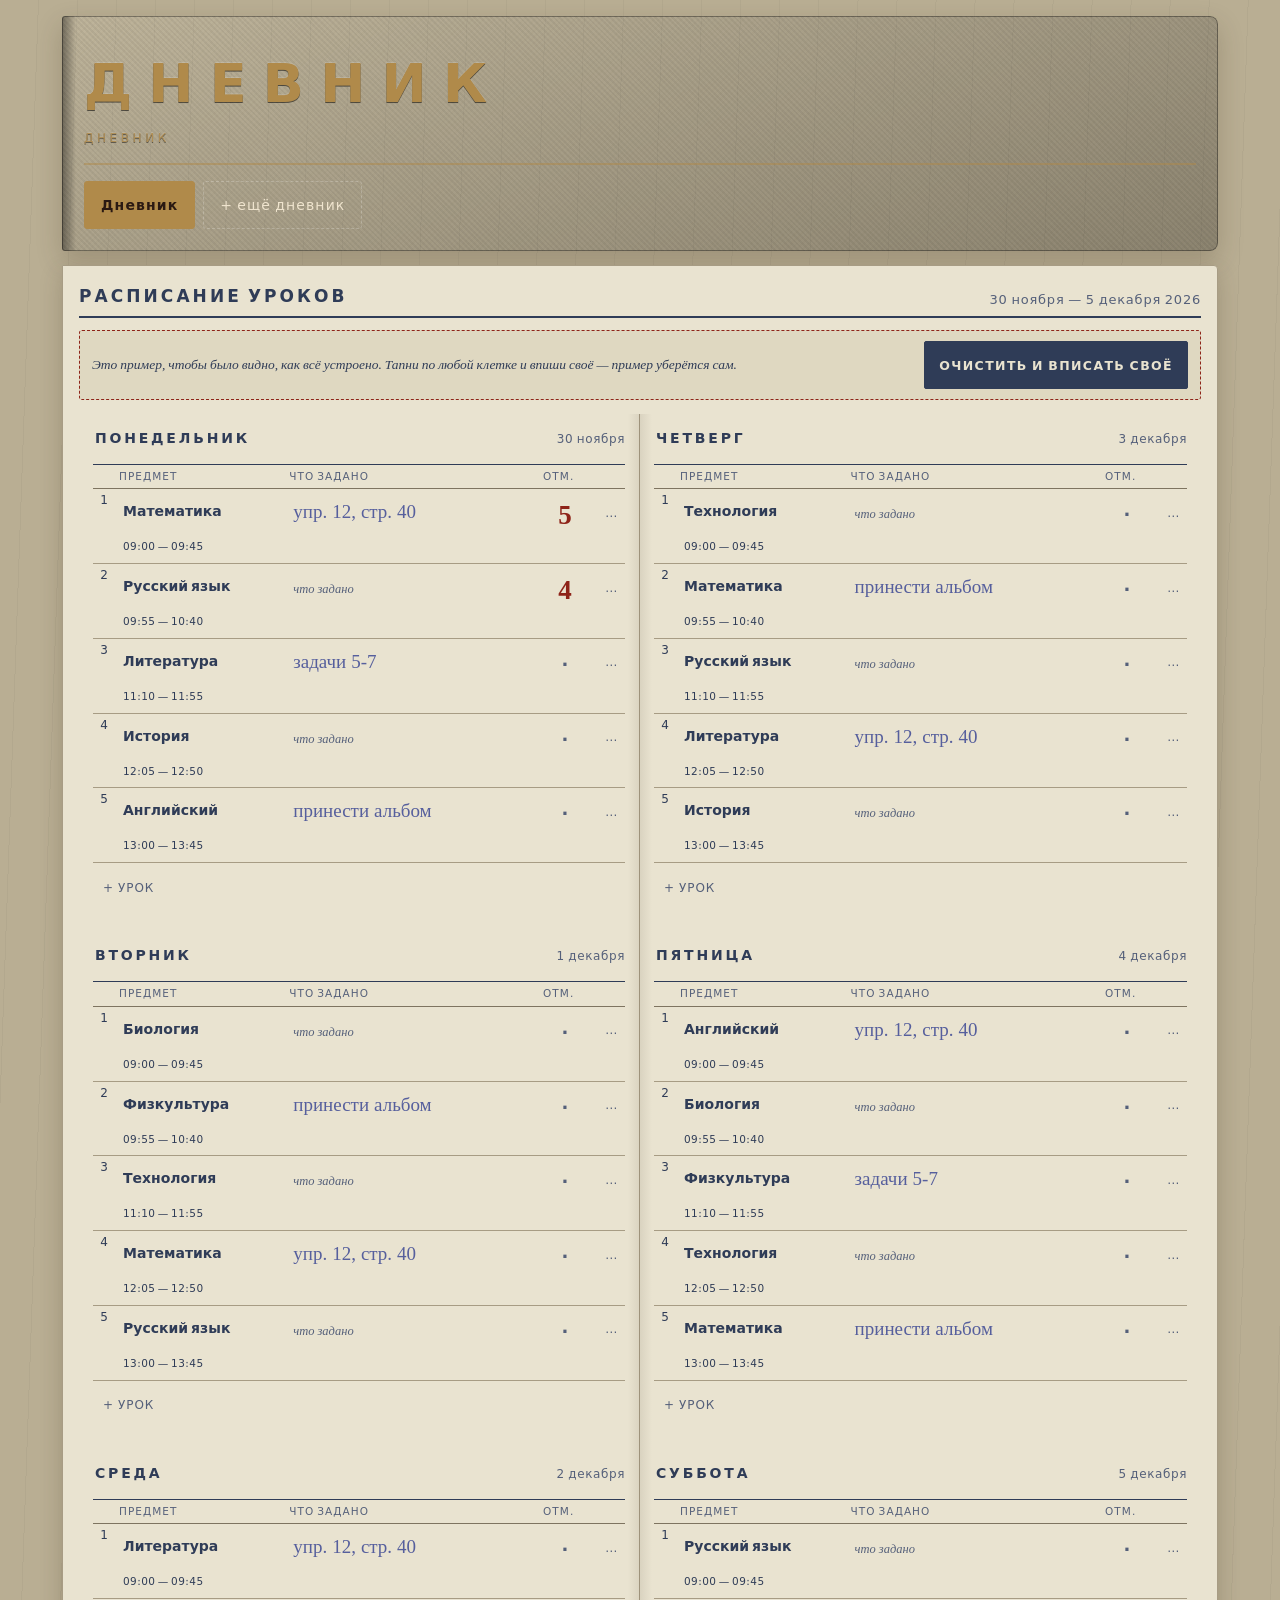
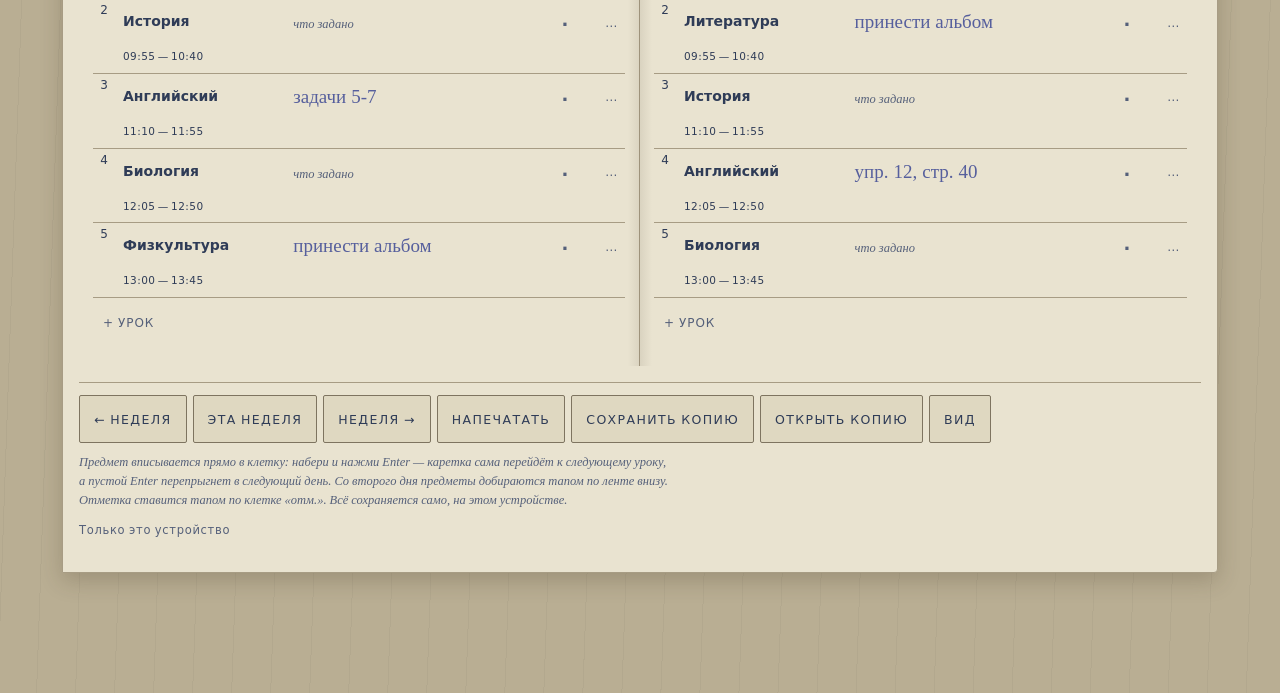
==== commit 7be27a0c: "Дневник, который правится пальцем: расписание больше не код Корень претензии «похоже на код» был тех" ====
--- a/index.html
+++ b/index.html
@@ -2,966 +2,83 @@
 <html lang="ru">
 <head>
 <meta charset="utf-8">
-<meta name="viewport" content="width=device-width, initial-scale=1">
-<title>Дневник ученика</title>
-<link rel="preconnect" href="https://fonts.googleapis.com">
-<link rel="preconnect" href="https://fonts.gstatic.com" crossorigin>
-<link rel="stylesheet" href="https://fonts.googleapis.com/css2?family=PT+Sans+Narrow:wght@400;700&family=PT+Serif:ital,wght@0,400;0,700;1,400&family=Caveat:wght@400;600;700&display=swap">
-<style>
-/* ============ ТОКЕНЫ ============ */
-:root{
-  --desk:#B9AE93;
-  --paper:#E9E3D0; --paper-edge:#DCD4BC; --paper-deep:#DFD8C1;
-  --rule:#A9B0BC; --rule-soft:#C3C8D1;
-  --ink:#2F3C57; --ink-soft:#6B7691; --ink-faint:#98A0B2;
-  --hand:#26348C; --red:#A33327; --red-soft:#C4695C;
-  --cover:#6E4232; --cover-2:#5A3427; --gold:#B08A4A;
-  --ok:#3E6B4A; --warn:#8A6A22;
-  --shadow:rgba(58,44,26,.22);
-  --f-narrow:"PT Sans Narrow","Arial Narrow",system-ui,sans-serif;
-  --f-serif:"PT Serif",Georgia,serif;
-  --f-hand:"Caveat","Segoe Script",cursive;
-}
-@media (prefers-color-scheme: dark){
-  :root:not([data-theme="light"]){
-    --desk:#100E0B;
-    --paper:#241F17; --paper-edge:#2E2820; --paper-deep:#2A241B;
-    --rule:#4A4638; --rule-soft:#3A3629;
-    --ink:#CFC7AC; --ink-soft:#9A9280; --ink-faint:#6E6857;
-    --hand:#9DB3E8; --red:#D9705F; --red-soft:#A85748;
-    --cover:#3A241C; --cover-2:#2A1912; --gold:#C9A566;
-    --ok:#7FB48C; --warn:#D0AC5E;
-    --shadow:rgba(0,0,0,.6);
-  }
-}
-:root[data-theme="dark"]{
-  --desk:#100E0B;
-  --paper:#241F17; --paper-edge:#2E2820; --paper-deep:#2A241B;
-  --rule:#4A4638; --rule-soft:#3A3629;
-  --ink:#CFC7AC; --ink-soft:#9A9280; --ink-faint:#6E6857;
-  --hand:#9DB3E8; --red:#D9705F; --red-soft:#A85748;
-  --cover:#3A241C; --cover-2:#2A1912; --gold:#C9A566;
-  --ok:#7FB48C; --warn:#D0AC5E;
-  --shadow:rgba(0,0,0,.6);
-}
-
-*{box-sizing:border-box}
-body{
-  margin:0; background:var(--desk);
-  background-image:repeating-linear-gradient(92deg,transparent 0 38px,rgba(0,0,0,.035) 38px 39px);
-  color:var(--ink); font-family:var(--f-serif); font-size:16px; line-height:1.5;
-  -webkit-font-smoothing:antialiased;
-}
-:focus-visible{outline:2px solid var(--red); outline-offset:2px}
-@media (prefers-reduced-motion: reduce){*{animation:none!important;transition:none!important}}
-
-.wrap{max-width:1180px;margin:0 auto;padding:20px 16px 72px}
-
-/* ============ ОБЛОЖКА ============ */
-.cover{
-  background:linear-gradient(160deg,var(--cover),var(--cover-2));
-  background-image:
-    linear-gradient(160deg,rgba(255,255,255,.05),rgba(0,0,0,.25)),
-    repeating-linear-gradient(45deg,rgba(0,0,0,.05) 0 2px,transparent 2px 4px),
-    repeating-linear-gradient(-45deg,rgba(255,255,255,.03) 0 2px,transparent 2px 4px);
-  border-radius:3px 8px 8px 3px; padding:34px 30px 30px;
-  box-shadow:0 10px 26px var(--shadow), inset 0 0 0 1px rgba(0,0,0,.35);
-  position:relative; overflow:hidden;
-}
-.cover::before{content:"";position:absolute;inset:0 auto 0 0;width:16px;
-  background:linear-gradient(90deg,rgba(0,0,0,.4),rgba(0,0,0,0))}
-.emboss{
-  font-family:var(--f-narrow); text-transform:uppercase; color:var(--gold);
-  text-shadow:0 1px 0 rgba(0,0,0,.55), 0 -1px 0 rgba(255,255,255,.14);
-}
-.cover h1{margin:0;font-size:clamp(34px,7vw,60px);letter-spacing:.32em;font-weight:700}
-.cover .sub{font-size:13px;letter-spacing:.34em;margin-top:8px;opacity:.78}
-.cover .frame{border-top:2px double var(--gold);opacity:.5;margin:18px 0}
-.coverfields{display:grid;gap:12px;margin-top:22px;max-width:580px}
-.cf{display:grid;grid-template-columns:158px 1fr;gap:10px;align-items:baseline}
-.cf > span{font-family:var(--f-narrow);font-size:12px;letter-spacing:.16em;
-  text-transform:uppercase;color:var(--gold);opacity:.85}
-.cf .fill{
-  border-bottom:1px solid rgba(255,255,255,.32); min-height:27px; padding:0 4px 2px;
-  font-family:var(--f-hand); font-size:23px; color:#F0E6D2; line-height:1.15; outline:none;
-}
-.cf .fill:focus{background:rgba(255,255,255,.07)}
-
-/* ============ ЗАКЛАДКИ ============ */
-.tabs{display:flex;gap:5px;margin:18px 0 0;flex-wrap:wrap;position:relative;z-index:2}
-.tab{
-  font-family:var(--f-narrow);text-transform:uppercase;letter-spacing:.13em;font-size:13px;
-  background:var(--paper-edge); color:var(--ink-soft); border:1px solid var(--rule-soft);
-  border-bottom:none; border-radius:5px 5px 0 0; padding:9px 15px 8px; cursor:pointer;
-  box-shadow:0 -2px 6px var(--shadow);
-}
-.tab[aria-selected="true"]{background:var(--paper);color:var(--ink);font-weight:700}
-
-/* ============ СТРАНИЦА ============ */
-.page{
-  background:var(--paper); border:1px solid var(--rule-soft); border-radius:0 4px 4px 0;
-  box-shadow:0 8px 22px var(--shadow); padding:26px 24px 30px; position:relative;
-}
-.page[hidden]{display:none}
-.pagehead{display:flex;flex-wrap:wrap;gap:12px;align-items:flex-end;
-  justify-content:space-between;border-bottom:2px solid var(--ink);padding-bottom:8px}
-.pagehead h2{font-family:var(--f-narrow);text-transform:uppercase;letter-spacing:.2em;
-  font-size:19px;margin:0;font-weight:700}
-.pagehead .meta{font-family:var(--f-narrow);font-size:13px;letter-spacing:.08em;color:var(--ink-soft)}
-.intro{font-size:14.5px;color:var(--ink-soft);max-width:66ch;margin:14px 0 0}
-
-/* ============ РАЗВОРОТ ============ */
-.spread{display:grid;grid-template-columns:1fr 1fr;gap:0;margin-top:18px;position:relative}
-.spread::before{content:"";position:absolute;left:50%;top:0;bottom:0;width:26px;
-  transform:translateX(-50%);
-  background:linear-gradient(90deg,rgba(0,0,0,0),var(--shadow),rgba(0,0,0,0));
-  pointer-events:none;opacity:.45}
-.leaf{padding:0 22px}
-.leaf:first-child{border-right:1px solid var(--rule-soft)}
-@media (max-width:900px){
-  .spread{grid-template-columns:1fr}
-  .spread::before{display:none}
-  .leaf{padding:0}
-  .leaf:first-child{border-right:none}
-}
-
-/* ============ ДЕНЬ ============ */
-.day{margin:0 0 26px}
-.dayhead{display:flex;align-items:baseline;justify-content:space-between;gap:10px;
-  border-bottom:1px solid var(--ink);padding-bottom:3px;margin-bottom:2px}
-.dayname{font-family:var(--f-narrow);text-transform:uppercase;letter-spacing:.22em;
-  font-size:15px;font-weight:700}
-.daydate{font-family:var(--f-narrow);font-size:13px;color:var(--ink-soft);letter-spacing:.06em}
-.daynote{font-family:var(--f-hand);font-size:19px;color:var(--red);margin:5px 0 6px;line-height:1.2}
-
-table.grid{width:100%;border-collapse:collapse;table-layout:fixed}
-table.grid th{
-  font-family:var(--f-narrow);font-weight:400;font-size:10.5px;text-transform:uppercase;
-  letter-spacing:.11em;color:var(--ink-soft);text-align:left;padding:4px 5px;
-  border-bottom:1px solid var(--rule);
-}
-table.grid td{border-bottom:1px solid var(--rule-soft);padding:5px;vertical-align:top}
-.c-n{width:22px;text-align:center;font-family:var(--f-narrow);font-size:12px;color:var(--ink-faint)}
-.c-subj{width:30%}
-.c-mark{width:42px;text-align:center}
-.c-sign{width:52px;text-align:center}
-.subj{font-family:var(--f-narrow);font-size:14px;font-weight:700;letter-spacing:.03em;line-height:1.2}
-.time{font-family:var(--f-narrow);font-size:10.5px;color:var(--ink-faint);letter-spacing:.05em}
-.task{font-family:var(--f-hand);font-size:19.5px;line-height:1.24;color:var(--hand);
-  min-height:24px;outline:none;padding:1px 2px;border-radius:2px}
-.task:focus{background:rgba(38,52,140,.09)}
-.tag{font-family:var(--f-narrow);font-size:10px;letter-spacing:.1em;
-  text-transform:uppercase;color:var(--red);display:block;opacity:.9;margin-top:2px}
-
-.mark{
-  font-family:var(--f-hand);font-size:29px;font-weight:700;color:var(--red);
-  background:none;border:none;cursor:pointer;width:100%;line-height:1;padding:0;
-  transform:rotate(-7deg);transition:transform .12s ease;
-}
-.mark:hover{transform:rotate(-7deg) scale(1.14)}
-.mark.empty{color:var(--rule);font-size:20px;transform:none;opacity:.5}
-.mark.empty:hover{opacity:1;transform:none}
-
-.done{
-  background:none;border:none;cursor:pointer;font-family:var(--f-hand);font-size:26px;
-  color:var(--red);line-height:1;padding:0;width:100%;transform:rotate(-11deg);
-}
-.done.off{color:var(--rule);opacity:.4;transform:none;font-size:19px}
-.done.off:hover{opacity:.85}
-
-/* ============ ПОДВАЛ ============ */
-.footline{margin-top:10px;border-top:2px solid var(--ink);padding-top:14px;
-  display:grid;grid-template-columns:1fr 250px;gap:24px}
-@media (max-width:760px){.footline{grid-template-columns:1fr}}
-.lbl{font-family:var(--f-narrow);font-size:11px;text-transform:uppercase;
-  letter-spacing:.14em;color:var(--ink-soft);display:block;margin-bottom:6px}
-.writein{
-  font-family:var(--f-hand);font-size:20px;color:var(--hand);line-height:26px;
-  min-height:78px;padding:0 5px;outline:none;border-radius:2px;
-  background-image:repeating-linear-gradient(transparent 0 25px,var(--rule-soft) 25px 26px);
-}
-.writein:focus{background-color:rgba(38,52,140,.06)}
-.sigbox{border-bottom:1px solid var(--rule);min-height:46px;font-family:var(--f-hand);
-  font-size:22px;color:var(--hand);padding:2px 4px;outline:none}
-
-/* ============ СВОДКА ============ */
-.summary{display:grid;grid-template-columns:repeat(auto-fit,minmax(140px,1fr));gap:12px;margin:16px 0 4px}
-.stat{border:1px solid var(--rule);background:var(--paper-deep);padding:11px 13px;border-radius:2px}
-.stat .k{font-family:var(--f-narrow);font-size:10.5px;text-transform:uppercase;
-  letter-spacing:.13em;color:var(--ink-soft);display:block}
-.stat .v{font-family:var(--f-narrow);font-size:29px;font-weight:700;line-height:1.15;
-  font-variant-numeric:tabular-nums;display:block;margin-top:2px}
-.stat .v.good{color:var(--ok)} .stat .v.warn{color:var(--warn)} .stat .v.bad{color:var(--red)}
-.stat .h{font-family:var(--f-serif);font-size:12px;color:var(--ink-faint);font-style:italic}
-
-/* ============ СЕТКА РАСПИСАНИЯ ============ */
-.wrapx{overflow-x:auto}
-.tt{width:100%;border-collapse:collapse;margin-top:16px;min-width:720px}
-.tt th,.tt td{border:1px solid var(--rule);padding:7px 8px;vertical-align:top}
-.tt thead th{background:var(--paper-deep);font-family:var(--f-narrow);font-size:11px;
-  text-transform:uppercase;letter-spacing:.13em;font-weight:700;text-align:center}
-.tt tbody th{width:88px;text-align:center;font-family:var(--f-narrow);font-size:11px;
-  color:var(--ink-soft);font-weight:400;background:var(--paper-deep)}
-.tt td{font-family:var(--f-narrow);font-size:13px;font-weight:700;line-height:1.25}
-.tt td em{display:block;font-family:var(--f-serif);font-style:italic;font-weight:400;
-  font-size:11.5px;color:var(--ink-soft);margin-top:2px}
-.tt tr.brk td{background:var(--paper-deep);font-weight:400;font-style:italic;
-  font-family:var(--f-serif);font-size:12.5px;color:var(--ink-soft);text-align:center}
-
-/* ============ ПОВЕДЕНИЕ ============ */
-.habits{width:100%;border-collapse:collapse;margin-top:14px;min-width:660px}
-.habits th,.habits td{border:1px solid var(--rule);padding:6px}
-.habits thead th{background:var(--paper-deep);font-family:var(--f-narrow);font-size:11px;
-  letter-spacing:.12em;text-transform:uppercase;text-align:center}
-.habits tbody th{text-align:left;font-family:var(--f-narrow);font-size:13px;font-weight:700;
-  min-width:160px}
-.habits tbody th em{display:block;font-family:var(--f-serif);font-weight:400;font-style:italic;
-  font-size:11.5px;color:var(--ink-faint)}
-.habits td{text-align:center;padding:2px}
-.hb{background:none;border:none;cursor:pointer;font-family:var(--f-hand);font-size:25px;
-  line-height:1.3;width:100%;color:var(--red);transform:rotate(-9deg);padding:2px 0}
-.hb.off{color:var(--rule);opacity:.32;transform:none;font-size:18px}
-.hb.off:hover{opacity:.8}
-.hb.miss{color:var(--ink-faint);opacity:.85;transform:none;font-size:22px}
-
-.streak{display:flex;gap:12px;flex-wrap:wrap;margin-top:18px}
-.chip{border:1px solid var(--rule);background:var(--paper-deep);border-radius:2px;
-  padding:9px 14px;display:flex;gap:10px;align-items:baseline}
-.chip b{font-family:var(--f-narrow);font-size:26px;font-variant-numeric:tabular-nums}
-.chip span{font-family:var(--f-narrow);font-size:11px;text-transform:uppercase;
-  letter-spacing:.12em;color:var(--ink-soft)}
-
-/* ============ КНОПКИ ============ */
-.bar{display:flex;gap:8px;flex-wrap:wrap;margin-top:22px;padding-top:16px;
-  border-top:1px solid var(--rule-soft)}
-.btn{font-family:var(--f-narrow);text-transform:uppercase;letter-spacing:.13em;font-size:12px;
-  background:var(--paper-deep);border:1px solid var(--rule);color:var(--ink);
-  padding:8px 14px;border-radius:2px;cursor:pointer}
-.btn:hover{background:var(--paper-edge);border-color:var(--ink-soft)}
-.btn.warn{color:var(--red);border-color:var(--red-soft)}
-.hint{font-size:12.5px;color:var(--ink-faint);font-style:italic;margin-top:12px;max-width:68ch}
-
-.stamp{
-  position:absolute;right:22px;top:18px;transform:rotate(-13deg);
-  border:2.5px solid var(--red);color:var(--red);border-radius:4px;
-  font-family:var(--f-narrow);text-transform:uppercase;letter-spacing:.16em;
-  font-size:11px;padding:6px 12px;opacity:.7;line-height:1.3;text-align:center;
-  pointer-events:none;
-}
-.stamp b{display:block;font-size:15px;letter-spacing:.09em}
-@media (max-width:760px){.stamp{display:none}}
-
-/* подсказки в пустых клетках */
-[contenteditable][data-ph]:empty::before{
-  content:attr(data-ph); color:var(--ink-faint); opacity:.55; font-style:italic;
-  font-family:var(--f-serif); font-size:13px; pointer-events:none;
-}
-.cf .fill[data-ph]:empty::before{color:#F0E6D2;opacity:.35;font-size:14px}
-
-.rules{margin:14px 0 0;padding-left:20px;max-width:66ch}
-.rules li{margin-bottom:7px;font-size:14.5px}
-.rules b{font-family:var(--f-narrow);letter-spacing:.02em}
-
-/* ============ ПЕЧАТЬ ============ */
-@media print{
-  body{background:#fff;color:#000}
-  .tabs,.bar,.hint,.stamp{display:none!important}
-  .page,.cover{box-shadow:none}
-  .page{border:none;padding:0;background:#fff}
-  .page[hidden]{display:block!important;break-before:page}
-  .wrap{max-width:none;padding:0}
-  .day{break-inside:avoid}
-  .tt,.habits{min-width:0}
-}
-</style>
+<meta name="viewport" content="width=device-width, initial-scale=1, viewport-fit=cover">
+<title>Дневник</title>
+<meta name="description" content="Школьный дневник советского образца, который правится пальцем. Без аккаунта, без интернета, без настроек.">
+<link rel="manifest" href="manifest.webmanifest">
+<link rel="icon" href="icon.svg" type="image/svg+xml">
+<link rel="apple-touch-icon" href="icon.svg">
+<meta name="theme-color" content="#6E4232">
+<meta name="apple-mobile-web-app-capable" content="yes">
+<meta name="apple-mobile-web-app-title" content="Дневник">
+<link rel="preload" href="fonts/pt-sans-narrow-700-cyrillic.woff2" as="font" type="font/woff2" crossorigin>
+<link rel="preload" href="fonts/pt-serif-400-cyrillic.woff2" as="font" type="font/woff2" crossorigin>
+<link rel="stylesheet" href="style/paper.css">
 </head>
 <body>
 <div class="wrap">
 
-<!-- ================= ОБЛОЖКА ================= -->
-<div class="cover">
-  <h1 class="emboss">Дневник</h1>
-  <div class="sub emboss">Учебный год 2026/27</div>
-  <div class="frame"></div>
-  <div class="coverfields">
-    <label class="cf"><span>Фамилия, имя</span><div class="fill" contenteditable="true" data-meta="owner" data-ph="впиши себя"></div></label>
-    <label class="cf"><span>Класс</span><div class="fill" contenteditable="true" data-meta="grade" data-ph="первый год"></div></label>
-    <label class="cf"><span>Школа</span><div class="fill" contenteditable="true" data-meta="school" data-ph="школа своя"></div></label>
-    <label class="cf"><span>Классный руководитель</span><div class="fill" contenteditable="true" data-meta="teacher" data-ph="сам себе"></div></label>
-  </div>
+  <!-- обложка -->
+  <header class="cover">
+    <h1 class="emboss">Дневник</h1>
+    <div class="sub emboss" id="doc-name">Дневник</div>
+    <div class="rule"></div>
+    <nav class="spines" id="spines" aria-label="Дневники на этом устройстве"></nav>
+  </header>
+
+  <!-- разворот недели -->
+  <main class="page">
+    <div class="pagehead">
+      <h2>Расписание уроков</h2>
+      <div class="meta" id="week-title">неделя</div>
+    </div>
+
+    <div class="demobar" id="demobar" hidden>
+      <p>Это пример, чтобы было видно, как всё устроено. Тапни по любой клетке и впиши своё —
+         пример уберётся сам.</p>
+      <button class="btn primary" id="b-clear-demo" type="button">Очистить и вписать своё</button>
+    </div>
+
+    <div class="spread">
+      <div class="leaf" id="leaf-a"></div>
+      <div class="leaf" id="leaf-b"></div>
+    </div>
+
+    <div class="bar">
+      <button class="btn" id="b-prev" type="button">← неделя</button>
+      <button class="btn" id="b-today" type="button">эта неделя</button>
+      <button class="btn" id="b-next" type="button">неделя →</button>
+      <button class="btn" id="b-print" type="button">Напечатать</button>
+      <button class="btn" id="b-save" type="button">Сохранить копию</button>
+      <button class="btn" id="b-open" type="button">Открыть копию</button>
+      <button class="btn" id="b-look" type="button">Вид</button>
+    </div>
+
+    <p class="hint">
+      Предмет вписывается прямо в клетку: набери и нажми Enter — каретка сама перейдёт
+      к следующему уроку, а пустой Enter перепрыгнет в следующий день. Со второго дня
+      предметы добираются тапом по ленте внизу. Отметка ставится тапом по клетке «отм.».
+      Всё сохраняется само, на этом устройстве.
+    </p>
+    <p class="status" id="status">Только это устройство</p>
+  </main>
 </div>
 
-<!-- ================= ЗАКЛАДКИ ================= -->
-<div class="tabs" role="tablist" aria-label="Разделы дневника">
-  <button class="tab" role="tab" id="tab-week" aria-controls="p-week" aria-selected="true">Неделя I</button>
-  <button class="tab" role="tab" id="tab-tt" aria-controls="p-tt" aria-selected="false">Расписание</button>
-  <button class="tab" role="tab" id="tab-hab" aria-controls="p-hab" aria-selected="false">Поведение</button>
-  <button class="tab" role="tab" id="tab-sum" aria-controls="p-sum" aria-selected="false">Итоги</button>
-  <button class="tab" role="tab" id="tab-help" aria-controls="p-help" aria-selected="false">Правила</button>
+<!-- лента подсказок над клавиатурой -->
+<div class="chips" id="chips" hidden></div>
+
+<!-- тост отмены -->
+<div class="toast" id="toast" role="status" hidden>
+  <span id="toast-text"></span>
+  <button type="button" id="toast-undo">Отменить</button>
 </div>
 
-<!-- ================= НЕДЕЛЯ ================= -->
-<section class="page" id="p-week" role="tabpanel" aria-labelledby="tab-week">
-  <div class="stamp"><b>Неделя I</b>к работе допущен</div>
-  <div class="pagehead">
-    <h2>Неделя первая</h2>
-    <div class="meta" id="week-dates">31 августа — 5 сентября 2026</div>
-  </div>
-  <div class="spread">
-    <div class="leaf" id="leaf-a"></div>
-    <div class="leaf" id="leaf-b"></div>
-  </div>
-  <div class="footline">
-    <div>
-      <span class="lbl">Замечания и записи за неделю</span>
-      <div class="writein" contenteditable="true" data-meta="remarks" data-ph="три строки в субботу: что вышло, что нет, из-за чего"></div>
-    </div>
-    <div>
-      <span class="lbl">Подпись за неделю</span>
-      <div class="sigbox" contenteditable="true" data-meta="signature" data-ph="подпись"></div>
-      <p class="hint" style="margin-top:8px">Подписывать в субботу, после того как выставлены отметки.</p>
-    </div>
-  </div>
-  <div class="bar">
-    <button class="btn" id="b-print">Печать</button>
-    <button class="btn" id="b-export">Сохранить в файл</button>
-    <button class="btn" id="b-import">Загрузить из файла</button>
-    <button class="btn" id="b-next">Новая неделя</button>
-    <button class="btn warn" id="b-reset">Очистить всё</button>
-  </div>
-  <p class="hint">Задания и предметы редактируются прямо в клетке — нажми и пиши. Отметка ставится щелчком по клетке «отм.»: 5 → 4 → 3 → 2 → н/а → пусто. Всё сохраняется в браузере само.</p>
-</section>
+<!-- лист снизу -->
+<dialog class="sheet" id="sheet">
+  <div class="sheet-paper" id="sheet-paper"></div>
+</dialog>
 
-<!-- ================= РАСПИСАНИЕ ================= -->
-<section class="page" id="p-tt" role="tabpanel" aria-labelledby="tab-tt" hidden>
-  <div class="pagehead">
-    <h2>Расписание уроков и звонков</h2>
-    <div class="meta">Шестидневка · 1—5 урок</div>
-  </div>
-  <p class="intro">Большая перемена — не «отдохнуть за компьютером». Это выход из дома на воздух: тридцать минут, ноги и небо. В первую неделю она стоит в расписании ровно на месте того, что раньше занимал перекур.</p>
-  <div class="wrapx"><table class="tt" id="tt-grid"></table></div>
-  <p class="hint">Сетка собирается из недели автоматически. Меняешь предмет в дне — меняется и здесь.</p>
-</section>
-
-<!-- ================= ПОВЕДЕНИЕ ================= -->
-<section class="page" id="p-hab" role="tabpanel" aria-labelledby="tab-hab" hidden>
-  <div class="pagehead">
-    <h2>Сведения о поведении</h2>
-    <div class="meta">Отмечать вечером, честно</div>
-  </div>
-  <p class="intro">В старом дневнике эта графа была про дисциплину на уроке. Здесь — про то, из-за чего затевалась вся неделя. Щелчок по клетке: пусто → выполнено → сорвалось. Незаполненная клетка — это не «плохо», это «день ещё не кончился».</p>
-  <div class="wrapx"><table class="habits" id="hab-grid"></table></div>
-  <div class="streak" id="streaks"></div>
-  <div style="margin-top:22px">
-    <span class="lbl">Зачем я это делаю — одной строкой</span>
-    <div class="writein" contenteditable="true" data-meta="why" data-ph="одна строка, без пафоса" style="min-height:52px"></div>
-    <p class="hint">Это единственная строка в дневнике, которую нужно перечитывать на третий день. Третий день — самый тяжёлый.</p>
-  </div>
-</section>
-
-<!-- ================= ИТОГИ ================= -->
-<section class="page" id="p-sum" role="tabpanel" aria-labelledby="tab-sum" hidden>
-  <div class="pagehead">
-    <h2>Сведения об успеваемости</h2>
-    <div class="meta" id="sum-dates">за неделю I</div>
-  </div>
-  <div class="summary" id="sum-stats"></div>
-  <h3 style="font-family:var(--f-narrow);text-transform:uppercase;letter-spacing:.18em;font-size:14px;margin:26px 0 0">По предметам</h3>
-  <div class="wrapx"><table class="tt" id="sum-subj" style="min-width:520px"></table></div>
-  <div class="footline" style="margin-top:24px">
-    <div>
-      <span class="lbl">Что перенести на следующую неделю</span>
-      <div class="writein" contenteditable="true" data-meta="carry" data-ph="хвосты, которые тащатся вторую неделю"></div>
-    </div>
-    <div>
-      <span class="lbl">Подпись</span>
-      <div class="sigbox" contenteditable="true" data-meta="signature2" data-ph="подпись"></div>
-    </div>
-  </div>
-</section>
-
-<!-- ================= ПРАВИЛА ================= -->
-<section class="page" id="p-help" role="tabpanel" aria-labelledby="tab-help" hidden>
-  <div class="pagehead">
-    <h2>Правила ведения дневника</h2>
-    <div class="meta">Прочесть один раз</div>
-  </div>
-  <ol class="rules">
-    <li><b>Один разворот — одна неделя.</b> Слева понедельник, вторник, среда. Справа четверг, пятница, суббота. Воскресенья в дневнике нет и не должно быть: выходной не планируют.</li>
-    <li><b>Задание пишется вечером накануне,</b> а не утром того дня. Утром уже поздно решать, чем заниматься.</li>
-    <li><b>Отметка ставится в тот же день.</b> Не назавтра и не «в конце недели разберусь». Отметка за невыполненное — двойка, а не пустая клетка. Пустая клетка — это когда день ещё идёт.</li>
-    <li><b>Пять — это сделано и отгружено наружу.</b> Четыре — сделано, но лежит у тебя. Три — начато. Два — не тронуто. Черновик в папке никогда не пятёрка.</li>
-    <li><b>Графа «Поведение» весит больше отметок.</b> Неделя с четырьмя тройками и шестью чистыми днями лучше недели с пятёрками и срывом.</li>
-    <li><b>Замечания пишутся своей рукой.</b> Один раз в субботу, три строки: что вышло, что нет, из-за чего.</li>
-    <li><b>Дневник не переписывают набело.</b> Зачёркнутое остаётся зачёркнутым — по нему потом и видно, что происходило.</li>
-  </ol>
-  <h3 style="font-family:var(--f-narrow);text-transform:uppercase;letter-spacing:.18em;font-size:14px;margin:28px 0 0">Расписание звонков</h3>
-  <div class="wrapx"><table class="tt" id="bells" style="min-width:420px"></table></div>
-  <div class="bar">
-    <button class="btn" id="b-print2">Печать дневника</button>
-  </div>
-  <p class="hint">Печатает все разделы подряд — обложку, неделю, расписание, поведение и итоги. Формат страницы — альбомный A4, тогда разворот встаёт как в книге.</p>
-</section>
-
-</div><!-- /wrap -->
-
-<script src="personal/my-week.js" onerror="void 0"></script>
-<script>
-(function(){
-"use strict";
-
-/* ================= ДЕМО-НЕДЕЛЯ (шаблон репозитория) ================= */
-/* Своя неделя кладётся в personal/my-week.js:  window.MY_WEEK = {...}  */
-var DEMO_WEEK = {
-  weekNo: "I",
-  dates: "31 августа — 5 сентября 2026",
-  bells: [
-    ["1 урок","09:00 — 09:45"],
-    ["перемена","09:45 — 09:55"],
-    ["2 урок","09:55 — 10:40"],
-    ["большая перемена","10:40 — 11:10 · улица, 30 минут"],
-    ["3 урок","11:10 — 11:55"],
-    ["перемена","11:55 — 12:05"],
-    ["4 урок","12:05 — 12:50"],
-    ["перемена","12:50 — 13:00"],
-    ["5 урок","13:00 — 13:45"]
-  ],
-  habits: [
-    {name:"Без сигарет",       note:"главная графа недели"},
-    {name:"Без пива",          note:"вместе с первой, иначе не держится"},
-    {name:"Улица, 30 минут",   note:"на большой перемене"},
-    {name:"Отбой до 23:00",    note:"недосып возвращает тягу"},
-    {name:"Три литра воды",    note:"мера, а не ощущение"}
-  ],
-  days: [
-    {name:"Понедельник", date:"31 августа", note:"Первый день. Отсюда считается всё остальное.", lessons:[
-      {subj:"Физкультура", task:"Вынести из дома всё курительное и пиво. Не спрятать, не «на потом» — вынести.", tag:"начало"},
-      {subj:"История",     task:"Завести дневник. Вписать себя на обложке и одну строку «зачем» в разделе поведения."},
-      {subj:"Арифметика",  task:"Проверить цифры за прошлый месяц: расход против чистой выручки. Одна страница."},
-      {subj:"Физкультура", task:"Прогулка сорок минут. Отбой до 23:00 — первая ночь самая тяжёлая.", tag:"вечер"}
-    ]},
-    {name:"Вторник", date:"1 сентября", note:"Первое сентября. Начинать так начинать.", lessons:[
-      {subj:"Правоведение", task:"Самое отложенное дело с юридическим сроком. Разобраться и сделать первый шаг."},
-      {subj:"Арифметика",   task:"Реклама: посмотреть свежую неделю, не месячное среднее. Одно решение по ставке."},
-      {subj:"Русский язык", task:"Переписать одно место в описании товара, из-за которого приходят возвраты."},
-      {subj:"Физкультура",  task:"Улица вместо пяти перекуров. Считать не сигареты, а выходы.", tag:"день 2"}
-    ]},
-    {name:"Среда", date:"2 сентября", note:"Третий день. Сегодня тянет сильнее всего — это нормально и это проходит.", lessons:[
-      {subj:"Русский язык", task:"Ответ на самый частый вопрос покупателя — вынести прямо в карточку."},
-      {subj:"Информатика",  task:"Проверить, что автоматика действительно работает: смотреть на результат, не на статус."},
-      {subj:"Труд",         task:"Один готовый материал довести до публикации. Не начинать новый."},
-      {subj:"Физкультура",  task:"Холодный душ и двадцать отжиманий на каждом приступе тяги.", tag:"день 3"}
-    ]},
-    {name:"Четверг", date:"3 сентября", note:"Контрольная: проверяем то, что меняли в прошлый раз.", lessons:[
-      {subj:"Арифметика",  task:"Контрольная. Тянуть отчёт по изменению, сделанному неделю назад. Не угадывать.", tag:"контрольная"},
-      {subj:"Арифметика",  task:"Решение по расходу: что гасим, что оставляем. Записать причину."},
-      {subj:"Труд",        task:"Закрыть последнюю незакрытую ячейку в трекере отгрузки."},
-      {subj:"Физкультура", task:"Прогулка. Отбой до 23:00.", tag:"день 4"}
-    ]},
-    {name:"Пятница", date:"4 сентября", note:"", lessons:[
-      {subj:"Информатика",  task:"Отключить то, за что платится впустую. Строго по порядку: сначала перенести, потом отменять."},
-      {subj:"Черчение",     task:"План на первые отзывы: вкладыш, письмо, срок."},
-      {subj:"Труд",         task:"Перевыложить то, что уже сделано, но никем не увидено."},
-      {subj:"Физкультура",  task:"Улица. Пятый день — уже видно, что держится.", tag:"день 5"}
-    ]},
-    {name:"Суббота", date:"5 сентября", note:"Короткий день. Разбор недели.", lessons:[
-      {subj:"История",     task:"Разбор недели: что ушло наружу, что застряло. Читать трекер, а не память.", tag:"разбор"},
-      {subj:"Информатика", task:"Одно откладываемое техническое дело — сделать целиком."},
-      {subj:"История",     task:"Выставить отметки за неделю честно. Подписать разворот."},
-      {subj:"Физкультура", task:"Награда за шесть чистых дней. Не сигарета и не пиво — что-нибудь другое.", tag:"итог"}
-    ]}
-  ]
-};
-
-/* ================= СОСТОЯНИЕ ================= */
-var KEY = "dnevnik.v1";
-var MARKS = [null, 5, 4, 3, 2, "н"];
-var state = null;
-
-function blankWeek(src){
-  var w = JSON.parse(JSON.stringify(src));
-  w.days.forEach(function(d){
-    d.lessons.forEach(function(l){ l.mark = null; l.done = false; l.sign = ""; });
-    d.habits = {};
-  });
-  return w;
-}
-function defaults(){
-  var src = (typeof window !== "undefined" && window.MY_WEEK) ? window.MY_WEEK : DEMO_WEEK;
-  return {
-    meta:{owner:"",grade:"",school:"",teacher:"",remarks:"",signature:"",why:"",carry:"",signature2:""},
-    week: blankWeek(src),
-    archive: []
-  };
-}
-function load(){
-  try{
-    var raw = localStorage.getItem(KEY);
-    if(!raw) return defaults();
-    var s = JSON.parse(raw);
-    if(!s || !s.week || !s.week.days) return defaults();
-    if(!s.meta) s.meta = defaults().meta;
-    if(!s.archive) s.archive = [];
-    return s;
-  }catch(e){ return defaults(); }
-}
-var saveTimer = null;
-function save(){
-  clearTimeout(saveTimer);
-  saveTimer = setTimeout(function(){
-    try{ localStorage.setItem(KEY, JSON.stringify(state)); }catch(e){}
-  }, 200);
-}
-
-/* ================= УТИЛИТЫ ================= */
-function el(tag, cls, txt){
-  var n = document.createElement(tag);
-  if(cls) n.className = cls;
-  if(txt != null) n.textContent = txt;
-  return n;
-}
-function markLabel(m){ return m === null || m === undefined ? "·" : String(m); }
-function plural(n, one, few, many){
-  var a = Math.abs(n) % 100, b = a % 10;
-  if(a > 10 && a < 20) return many;
-  if(b > 1 && b < 5) return few;
-  if(b === 1) return one;
-  return many;
-}
-
-/* ================= НЕДЕЛЯ ================= */
-function renderWeek(){
-  var a = document.getElementById("leaf-a");
-  var b = document.getElementById("leaf-b");
-  a.innerHTML = ""; b.innerHTML = "";
-  document.getElementById("week-dates").textContent = state.week.dates;
-  document.getElementById("sum-dates").textContent = "за неделю " + state.week.weekNo;
-  document.querySelector("#tab-week").textContent = "Неделя " + state.week.weekNo;
-
-  state.week.days.forEach(function(day, di){
-    (di < 3 ? a : b).appendChild(dayNode(day, di));
-  });
-}
-
-function dayNode(day, di){
-  var wrap = el("section","day");
-
-  var head = el("div","dayhead");
-  var nm = el("div","dayname"); nm.contentEditable = "true"; nm.textContent = day.name;
-  nm.addEventListener("input", function(){ day.name = nm.textContent.trim(); save(); });
-  var dt = el("div","daydate"); dt.contentEditable = "true"; dt.textContent = day.date;
-  dt.addEventListener("input", function(){ day.date = dt.textContent.trim(); save(); });
-  head.appendChild(nm); head.appendChild(dt);
-  wrap.appendChild(head);
-
-  var note = el("div","daynote"); note.contentEditable = "true"; note.textContent = day.note || "";
-  note.setAttribute("data-ph","чем этот день отличается");
-  note.addEventListener("input", function(){ day.note = note.textContent.trim(); save(); });
-  wrap.appendChild(note);
-
-  var tbl = el("table","grid");
-  var thead = el("thead");
-  var hr = el("tr");
-  [["","c-n"],["Предмет","c-subj"],["Что задано",""],["Отм.","c-mark"],["Сдал","c-sign"]].forEach(function(h){
-    var th = el("th", h[1], h[0]); hr.appendChild(th);
-  });
-  thead.appendChild(hr); tbl.appendChild(thead);
-
-  var tb = el("tbody");
-  day.lessons.forEach(function(les, li){
-    tb.appendChild(lessonRow(day, les, li));
-  });
-  tbl.appendChild(tb);
-  wrap.appendChild(tbl);
-
-  var add = el("button","btn","+ урок");
-  add.style.cssText = "margin-top:6px;padding:4px 10px;font-size:11px";
-  add.addEventListener("click", function(){
-    day.lessons.push({subj:"Предмет", task:"", mark:null, done:false});
-    save(); renderAll();
-  });
-  wrap.appendChild(add);
-  return wrap;
-}
-
-function lessonRow(day, les, li){
-  var tr = el("tr");
-
-  var n = el("td","c-n", String(li+1));
-  tr.appendChild(n);
-
-  var tdS = el("td","c-subj");
-  var s = el("div","subj"); s.contentEditable = "true"; s.textContent = les.subj; s.setAttribute("data-ph","предмет");
-  s.addEventListener("input", function(){ les.subj = s.textContent.trim(); save(); });
-  var t = el("div","time", bellFor(li));
-  tdS.appendChild(s); tdS.appendChild(t);
-  tr.appendChild(tdS);
-
-  var tdT = el("td");
-  var task = el("div","task"); task.contentEditable = "true"; task.textContent = les.task || ""; task.setAttribute("data-ph","что задано");
-  task.addEventListener("input", function(){ les.task = task.textContent.trim(); save(); });
-  tdT.appendChild(task);
-  if(les.tag){ tdT.appendChild(el("span","tag", les.tag)); }
-  tr.appendChild(tdT);
-
-  var tdM = el("td","c-mark");
-  var mk = el("button", "mark" + (les.mark == null ? " empty" : ""), markLabel(les.mark));
-  mk.title = "Отметка: 5 → 4 → 3 → 2 → н → пусто";
-  mk.setAttribute("aria-label","Отметка за урок " + (li+1));
-  mk.addEventListener("click", function(){
-    var i = MARKS.indexOf(les.mark === undefined ? null : les.mark);
-    les.mark = MARKS[(i + 1) % MARKS.length];
-    save(); renderAll();
-  });
-  tdM.appendChild(mk);
-  tr.appendChild(tdM);
-
-  var tdD = el("td","c-sign");
-  var dn = el("button","done" + (les.done ? "" : " off"), les.done ? "✓" : "—");
-  dn.title = "Сделано";
-  dn.setAttribute("aria-label","Отметить как сделанное");
-  dn.addEventListener("click", function(){ les.done = !les.done; save(); renderAll(); });
-  tdD.appendChild(dn);
-  tr.appendChild(tdD);
-
-  return tr;
-}
-
-function bellFor(i){
-  var b = state.week.bells || [];
-  var lessons = b.filter(function(r){ return /урок/.test(r[0]); });
-  return lessons[i] ? lessons[i][1] : "";
-}
-
-/* ================= РАСПИСАНИЕ ================= */
-function renderTT(){
-  var t = document.getElementById("tt-grid");
-  t.innerHTML = "";
-  var maxL = 0;
-  state.week.days.forEach(function(d){ if(d.lessons.length > maxL) maxL = d.lessons.length; });
-
-  var thead = el("thead"); var hr = el("tr");
-  hr.appendChild(el("th","","Урок"));
-  state.week.days.forEach(function(d){ hr.appendChild(el("th","", d.name)); });
-  thead.appendChild(hr); t.appendChild(thead);
-
-  var tb = el("tbody");
-  for(var i = 0; i < maxL; i++){
-    var tr = el("tr");
-    var th = el("th");
-    th.appendChild(el("div","", String(i+1)));
-    var bt = el("div","", bellFor(i)); bt.style.cssText = "font-size:10px;opacity:.75";
-    th.appendChild(bt);
-    tr.appendChild(th);
-    state.week.days.forEach(function(d){
-      var les = d.lessons[i];
-      var td = el("td");
-      if(les){
-        td.appendChild(document.createTextNode(les.subj));
-        if(les.task){ td.appendChild(el("em","", les.task)); }
-      } else { td.textContent = "—"; td.style.color = "var(--ink-faint)"; }
-      tr.appendChild(td);
-    });
-    tb.appendChild(tr);
-    if(i === 1){
-      var br = el("tr","brk");
-      var bd = el("td","", "большая перемена — улица, 30 минут");
-      bd.colSpan = state.week.days.length + 1;
-      br.appendChild(bd); tb.appendChild(br);
-    }
-  }
-  t.appendChild(tb);
-
-  var bells = document.getElementById("bells");
-  bells.innerHTML = "";
-  var bh = el("thead"); var bhr = el("tr");
-  bhr.appendChild(el("th","","Что")); bhr.appendChild(el("th","","Когда"));
-  bh.appendChild(bhr); bells.appendChild(bh);
-  var bb = el("tbody");
-  (state.week.bells || []).forEach(function(r){
-    var tr = el("tr");
-    if(!/урок/.test(r[0])) tr.className = "brk";
-    var a = el("td","", r[0]); var b2 = el("td","", r[1]);
-    tr.appendChild(a); tr.appendChild(b2); bb.appendChild(tr);
-  });
-  bells.appendChild(bb);
-}
-
-/* ================= ПОВЕДЕНИЕ ================= */
-function renderHabits(){
-  var t = document.getElementById("hab-grid");
-  t.innerHTML = "";
-  var habits = state.week.habits || [];
-
-  var thead = el("thead"); var hr = el("tr");
-  hr.appendChild(el("th","","Показатель"));
-  state.week.days.forEach(function(d){
-    var th = el("th");
-    th.appendChild(document.createTextNode(d.name.slice(0,2).toUpperCase()));
-    var sm = el("div","", d.date.split(" ")[0]);
-    sm.style.cssText = "font-size:10px;font-weight:400;opacity:.7";
-    th.appendChild(sm);
-    hr.appendChild(th);
-  });
-  hr.appendChild(el("th","","Итог"));
-  thead.appendChild(hr); t.appendChild(thead);
-
-  var tb = el("tbody");
-  habits.forEach(function(h, hi){
-    var tr = el("tr");
-    var th = el("th");
-    th.appendChild(document.createTextNode(h.name));
-    if(h.note) th.appendChild(el("em","", h.note));
-    tr.appendChild(th);
-    var good = 0;
-    state.week.days.forEach(function(d, di){
-      if(!d.habits) d.habits = {};
-      var v = d.habits[hi] || 0;
-      if(v === 1) good++;
-      var td = el("td");
-      var cls = v === 1 ? "hb" : (v === 2 ? "hb miss" : "hb off");
-      var txt = v === 1 ? "✓" : (v === 2 ? "✗" : "·");
-      var btn = el("button", cls, txt);
-      btn.setAttribute("aria-label", h.name + ", " + d.name);
-      btn.title = "пусто → выполнено → сорвалось";
-      btn.addEventListener("click", function(){
-        d.habits[hi] = ((d.habits[hi] || 0) + 1) % 3;
-        save(); renderAll();
-      });
-      td.appendChild(btn); tr.appendChild(td);
-    });
-    var tot = el("td");
-    var tv = el("div","", good + " / " + state.week.days.length);
-    tv.style.cssText = "font-family:var(--f-narrow);font-size:14px;font-weight:700;font-variant-numeric:tabular-nums";
-    tot.appendChild(tv); tr.appendChild(tot);
-    tb.appendChild(tr);
-  });
-  t.appendChild(tb);
-
-  var box = document.getElementById("streaks");
-  box.innerHTML = "";
-  habits.forEach(function(h, hi){
-    var run = 0;
-    for(var i = 0; i < state.week.days.length; i++){
-      var v = (state.week.days[i].habits || {})[hi] || 0;
-      if(v === 1) run++;
-      else if(v === 2) run = 0;
-      else break;
-    }
-    var c = el("div","chip");
-    var b2 = el("b", "", String(run)); b2.style.color = run > 0 ? "var(--ok)" : "var(--ink-faint)";
-    c.appendChild(b2);
-    c.appendChild(el("span","", plural(run,"день","дня","дней") + " подряд · " + h.name.toLowerCase()));
-    box.appendChild(c);
-  });
-}
-
-/* ================= ИТОГИ ================= */
-function renderSummary(){
-  var marks = [], total = 0, done = 0, twos = 0;
-  var bySubj = {};
-  state.week.days.forEach(function(d){
-    d.lessons.forEach(function(l){
-      total++;
-      if(l.done) done++;
-      if(typeof l.mark === "number"){
-        marks.push(l.mark);
-        if(l.mark === 2) twos++;
-        if(!bySubj[l.subj]) bySubj[l.subj] = [];
-        bySubj[l.subj].push(l.mark);
-      } else if(!bySubj[l.subj]) bySubj[l.subj] = [];
-    });
-  });
-  var avg = marks.length ? (marks.reduce(function(a,b){return a+b;},0) / marks.length) : 0;
-
-  var clean = 0;
-  var habits = state.week.habits || [];
-  state.week.days.forEach(function(d){
-    if(!habits.length) return;
-    var h = d.habits || {};
-    var any = false, bad = false;
-    for(var i = 0; i < habits.length; i++){
-      var v = h[i] || 0;
-      if(v === 1) any = true;
-      if(v === 2) bad = true;
-    }
-    if(any && !bad) clean++;
-  });
-
-  var stats = [
-    {k:"Средний балл", v: marks.length ? avg.toFixed(2) : "—",
-     cls: !marks.length ? "" : (avg >= 4.5 ? "good" : avg >= 3.5 ? "" : avg >= 2.5 ? "warn" : "bad"),
-     h: marks.length + " из " + total + " отметок выставлено"},
-    {k:"Заданий сделано", v: done + " / " + total,
-     cls: total && done === total ? "good" : (done * 2 >= total ? "" : "warn"),
-     h: total ? Math.round(done / total * 100) + " процентов недели" : ""},
-    {k:"Двоек", v: String(twos), cls: twos ? "bad" : "good",
-     h: twos ? "разобрать причину каждой" : "ни одной"},
-    {k:"Чистых дней", v: clean + " / " + state.week.days.length,
-     cls: clean === state.week.days.length && clean ? "good" : (clean ? "" : "warn"),
-     h: "день без единого срыва в поведении"}
-  ];
-
-  var box = document.getElementById("sum-stats");
-  box.innerHTML = "";
-  stats.forEach(function(s){
-    var d = el("div","stat");
-    d.appendChild(el("span","k", s.k));
-    d.appendChild(el("span","v " + (s.cls || ""), s.v));
-    if(s.h) d.appendChild(el("div","h", s.h));
-    box.appendChild(d);
-  });
-
-  var t = document.getElementById("sum-subj");
-  t.innerHTML = "";
-  var thead = el("thead"); var hr = el("tr");
-  ["Предмет","Отметки","Средний"].forEach(function(h){ hr.appendChild(el("th","",h)); });
-  thead.appendChild(hr); t.appendChild(thead);
-  var tb = el("tbody");
-  Object.keys(bySubj).sort().forEach(function(k){
-    var arr = bySubj[k];
-    var tr = el("tr");
-    tr.appendChild(el("td","", k));
-    var td2 = el("td","", arr.length ? arr.join(" · ") : "—");
-    td2.style.fontWeight = "400";
-    tr.appendChild(td2);
-    var a = arr.length ? (arr.reduce(function(x,y){return x+y;},0)/arr.length).toFixed(1) : "—";
-    var td3 = el("td","", a);
-    td3.style.fontVariantNumeric = "tabular-nums";
-    tr.appendChild(td3);
-    tb.appendChild(tr);
-  });
-  t.appendChild(tb);
-}
-
-/* ================= META-ПОЛЯ ================= */
-function bindMeta(){
-  var nodes = document.querySelectorAll("[data-meta]");
-  Array.prototype.forEach.call(nodes, function(n){
-    var k = n.getAttribute("data-meta");
-    n.textContent = state.meta[k] || "";
-    n.addEventListener("input", function(){
-      state.meta[k] = n.textContent.trim();
-      save();
-    });
-  });
-}
-
-/* ================= ЗАКЛАДКИ ================= */
-function bindTabs(){
-  var tabs = document.querySelectorAll(".tab");
-  Array.prototype.forEach.call(tabs, function(tab){
-    tab.addEventListener("click", function(){
-      Array.prototype.forEach.call(tabs, function(t){
-        var panel = document.getElementById(t.getAttribute("aria-controls"));
-        var on = t === tab;
-        t.setAttribute("aria-selected", on ? "true" : "false");
-        if(panel) panel.hidden = !on;
-      });
-    });
-  });
-}
-
-/* ================= КНОПКИ ================= */
-function download(name, text){
-  var blob = new Blob([text], {type:"application/json;charset=utf-8"});
-  var url = URL.createObjectURL(blob);
-  var a = document.createElement("a");
-  a.href = url; a.download = name;
-  document.body.appendChild(a); a.click();
-  document.body.removeChild(a);
-  setTimeout(function(){ URL.revokeObjectURL(url); }, 1000);
-}
-
-function nextWeek(){
-  var carry = [];
-  state.week.days.forEach(function(d){
-    d.lessons.forEach(function(l){
-      if(l.task && !l.done && l.mark !== 5 && l.mark !== 4){
-        carry.push({subj:l.subj, task:l.task, tag:"хвост"});
-      }
-    });
-  });
-  state.archive.push(state.week);
-  var roman = ["I","II","III","IV","V","VI","VII","VIII","IX","X","XI","XII"];
-  var idx = roman.indexOf(state.week.weekNo);
-  var nextNo = idx >= 0 && idx < roman.length - 1 ? roman[idx+1] : String(state.archive.length + 1);
-  var src = (window.MY_WEEK || DEMO_WEEK);
-  var w = blankWeek(src);
-  w.weekNo = nextNo;
-  w.dates = "";
-  w.days.forEach(function(d){ d.date = ""; d.note = ""; d.lessons = []; });
-  carry.forEach(function(c, i){
-    var d = w.days[i % w.days.length];
-    d.lessons.push({subj:c.subj, task:c.task, tag:c.tag, mark:null, done:false});
-  });
-  w.days.forEach(function(d){
-    if(!d.lessons.length) d.lessons.push({subj:"Предмет", task:"", mark:null, done:false});
-  });
-  state.week = w;
-  state.meta.remarks = ""; state.meta.signature = ""; state.meta.signature2 = "";
-  save(); renderAll(); bindMeta();
-}
-
-function bindButtons(){
-  document.getElementById("b-print").addEventListener("click", function(){ window.print(); });
-  document.getElementById("b-print2").addEventListener("click", function(){ window.print(); });
-
-  document.getElementById("b-export").addEventListener("click", function(){
-    var nm = "dnevnik-nedelya-" + (state.week.weekNo || "I") + ".json";
-    download(nm, JSON.stringify(state, null, 2));
-  });
-
-  document.getElementById("b-import").addEventListener("click", function(){
-    var inp = document.createElement("input");
-    inp.type = "file"; inp.accept = ".json,application/json";
-    inp.addEventListener("change", function(){
-      var f = inp.files && inp.files[0];
-      if(!f) return;
-      var r = new FileReader();
-      r.onload = function(){
-        try{
-          var s = JSON.parse(String(r.result));
-          if(!s.week || !s.week.days) throw new Error("bad");
-          state = s;
-          if(!state.meta) state.meta = defaults().meta;
-          if(!state.archive) state.archive = [];
-          save(); renderAll(); bindMeta();
-        }catch(e){
-          alert("Не удалось прочитать файл: в нём нет недели с днями. Нужен файл, сохранённый этим же дневником.");
-        }
-      };
-      r.readAsText(f, "utf-8");
-    });
-    inp.click();
-  });
-
-  document.getElementById("b-next").addEventListener("click", function(){
-    if(confirm("Закрыть неделю " + state.week.weekNo + " и начать следующую?\n\nНевыполненные задания перенесутся как хвосты. Текущая неделя сохранится в архиве файла.")) nextWeek();
-  });
-
-  document.getElementById("b-reset").addEventListener("click", function(){
-    if(confirm("Стереть весь дневник и вернуть исходную неделю? Отменить будет нельзя.")){
-      try{ localStorage.removeItem(KEY); }catch(e){}
-      state = defaults(); save(); renderAll(); bindMeta();
-    }
-  });
-}
-
-/* ================= СТАРТ ================= */
-function renderAll(){
-  renderWeek();
-  renderTT();
-  renderHabits();
-  renderSummary();
-}
-
-state = load();
-renderAll();
-bindMeta();
-bindTabs();
-bindButtons();
-})();
-</script>
+<script src="core/core.js"></script>
+<script src="ui/app.js"></script>
 </body>
 </html>
--- a/style/paper.css
+++ b/style/paper.css
@@ -0,0 +1,348 @@
+/* ============================================================
+   Бумажная дизайн-система дневника.
+   Оформление документа, а не интерфейса программы: бумага, линовка,
+   типографская краска, ручка ученика и ручка учителя.
+
+   Контрасты выверены: линовка и служебные подписи в версии 1 не
+   проходили порог (линовка давала 1.70:1, номера уроков и время
+   звонков — 2.04:1 при том, что несут смысл). Здесь линовка 3.59:1,
+   служебное набрано основной краской 8.59:1, красная 6.81:1.
+   ============================================================ */
+
+/* ---------- шрифты, всё своё, ни одного запроса наружу ---------- */
+@font-face{
+  font-family:"PT Sans Narrow"; font-style:normal; font-weight:400; font-display:swap;
+  src:url("../fonts/pt-sans-narrow-400-cyrillic.woff2") format("woff2");
+}
+@font-face{
+  font-family:"PT Sans Narrow"; font-style:normal; font-weight:700; font-display:swap;
+  src:url("../fonts/pt-sans-narrow-700-cyrillic.woff2") format("woff2");
+}
+@font-face{
+  font-family:"PT Serif"; font-style:normal; font-weight:400; font-display:swap;
+  src:url("../fonts/pt-serif-400-cyrillic.woff2") format("woff2");
+}
+@font-face{
+  font-family:"PT Serif"; font-style:normal; font-weight:700; font-display:swap;
+  src:url("../fonts/pt-serif-700-cyrillic.woff2") format("woff2");
+}
+@font-face{
+  font-family:"Caveat"; font-style:normal; font-weight:400 700; font-display:swap;
+  src:url("../fonts/caveat-cyrillic.woff2") format("woff2");
+}
+
+/* ---------- палитра ---------- */
+:root{
+  --desk:#B9AE93;
+  --paper:#E9E3D0; --paper-edge:#DCD4BC; --paper-deep:#DFD8C1;
+  --rule:#7E7460; --rule-soft:#A79C84;
+  --ink:#2F3C57; --ink-soft:#55607A;
+  --hand:#26348C; --red:#8E2318;
+  --cover:#6E4232; --cover-2:#5A3427; --gold:#B08A4A;
+  --ok:#2F5C3C; --warn:#6E5310;
+  --shadow:rgba(58,44,26,.22);
+  --focus:#8E2318;
+
+  --f-narrow:"PT Sans Narrow","Arial Narrow",system-ui,sans-serif;
+  --f-serif:"PT Serif",Georgia,"Times New Roman",serif;
+  --f-hand:"Caveat","Segoe Script","Comic Sans MS",cursive;
+
+  --tap:48px;            /* минимальная цель нажатия */
+  --scale:1;             /* ползунок «крупнее» */
+  --tracking:0em;        /* ползунок «буквы просторнее» */
+  --leading:1.24;        /* ползунок «строки просторнее» */
+}
+
+@media (prefers-color-scheme: dark){
+  :root:not([data-theme="light"]){
+    --desk:#100E0B;
+    --paper:#241F17; --paper-edge:#2E2820; --paper-deep:#2A241B;
+    --rule:#8A8470; --rule-soft:#5C5647;
+    --ink:#E3DCC4; --ink-soft:#B3AB93;
+    --hand:#A9BEEC; --red:#E8897A;
+    --cover:#3A241C; --cover-2:#2A1912; --gold:#C9A566;
+    --ok:#8CC29A; --warn:#DCBA6C;
+    --shadow:rgba(0,0,0,.6);
+    --focus:#E8897A;
+  }
+}
+:root[data-theme="dark"]{
+  --desk:#100E0B;
+  --paper:#241F17; --paper-edge:#2E2820; --paper-deep:#2A241B;
+  --rule:#8A8470; --rule-soft:#5C5647;
+  --ink:#E3DCC4; --ink-soft:#B3AB93;
+  --hand:#A9BEEC; --red:#E8897A;
+  --cover:#3A241C; --cover-2:#2A1912; --gold:#C9A566;
+  --ok:#8CC29A; --warn:#DCBA6C;
+  --shadow:rgba(0,0,0,.6);
+  --focus:#E8897A;
+}
+
+/* ---------- основа ---------- */
+*{box-sizing:border-box}
+html{-webkit-text-size-adjust:100%}
+body{
+  margin:0;
+  background:var(--desk);
+  background-image:repeating-linear-gradient(92deg,transparent 0 38px,rgba(0,0,0,.035) 38px 39px);
+  color:var(--ink);
+  font-family:var(--f-serif);
+  font-size:calc(16px * var(--scale));
+  line-height:1.5;
+  letter-spacing:var(--tracking);
+  -webkit-font-smoothing:antialiased;
+  overscroll-behavior-y:contain;
+}
+:focus-visible{outline:3px solid var(--focus); outline-offset:2px; border-radius:2px}
+@media (prefers-reduced-motion: reduce){*{animation-duration:.01ms!important;transition-duration:.01ms!important}}
+
+.wrap{max-width:1180px;margin:0 auto;padding:16px 12px calc(var(--tap) * 2 + 24px)}
+.sr{position:absolute;width:1px;height:1px;margin:-1px;padding:0;overflow:hidden;
+    clip:rect(0 0 0 0);white-space:nowrap;border:0}
+
+/* ---------- обложка ---------- */
+.cover{
+  background:linear-gradient(160deg,var(--cover),var(--cover-2));
+  background-image:
+    linear-gradient(160deg,rgba(255,255,255,.05),rgba(0,0,0,.25)),
+    repeating-linear-gradient(45deg,rgba(0,0,0,.05) 0 2px,transparent 2px 4px),
+    repeating-linear-gradient(-45deg,rgba(255,255,255,.03) 0 2px,transparent 2px 4px);
+  border-radius:3px 8px 8px 3px;
+  padding:26px 22px 22px;
+  box-shadow:0 10px 26px var(--shadow), inset 0 0 0 1px rgba(0,0,0,.35);
+  position:relative; overflow:hidden;
+}
+.cover::before{content:"";position:absolute;inset:0 auto 0 0;width:14px;
+  background:linear-gradient(90deg,rgba(0,0,0,.4),rgba(0,0,0,0))}
+.emboss{
+  font-family:var(--f-narrow); text-transform:uppercase; color:var(--gold);
+  text-shadow:0 1px 0 rgba(0,0,0,.55), 0 -1px 0 rgba(255,255,255,.14);
+}
+.cover h1{margin:0;font-size:clamp(30px,7vw,54px);letter-spacing:.3em;font-weight:700}
+.cover .sub{font-size:12px;letter-spacing:.3em;margin-top:6px;opacity:.8}
+.cover .rule{border-top:2px double var(--gold);opacity:.5;margin:16px 0}
+
+/* корешки: несколько дневников на одном устройстве */
+.spines{display:flex;gap:8px;flex-wrap:wrap;margin-top:14px}
+.spine{
+  font-family:var(--f-narrow);font-size:14px;letter-spacing:.08em;
+  min-height:var(--tap);padding:10px 16px;cursor:pointer;
+  background:rgba(0,0,0,.28);color:#EFE4CE;
+  border:1px solid rgba(255,255,255,.22);border-radius:3px;
+}
+.spine[aria-current="true"]{background:var(--gold);color:#2A1912;font-weight:700;border-color:var(--gold)}
+.spine.add{background:transparent;border-style:dashed}
+
+/* ---------- лист ---------- */
+.page{
+  background:var(--paper);
+  border:1px solid var(--rule-soft);
+  border-radius:0 4px 4px 0;
+  box-shadow:0 8px 22px var(--shadow);
+  padding:18px 16px 22px;
+  position:relative;
+  margin-top:14px;
+}
+.pagehead{display:flex;flex-wrap:wrap;gap:10px;align-items:flex-end;
+  justify-content:space-between;border-bottom:2px solid var(--ink);padding-bottom:6px}
+.pagehead h2{font-family:var(--f-narrow);text-transform:uppercase;letter-spacing:.18em;
+  font-size:calc(17px * var(--scale));margin:0;font-weight:700}
+.pagehead .meta{font-family:var(--f-narrow);font-size:13px;letter-spacing:.06em;color:var(--ink-soft)}
+
+/* ---------- разворот ---------- */
+.spread{display:grid;grid-template-columns:1fr 1fr;margin-top:14px;position:relative}
+.spread::before{content:"";position:absolute;left:50%;top:0;bottom:0;width:24px;
+  transform:translateX(-50%);opacity:.4;pointer-events:none;
+  background:linear-gradient(90deg,rgba(0,0,0,0),var(--shadow),rgba(0,0,0,0))}
+.leaf{padding:0 14px;min-width:0}
+.leaf:first-child{border-right:1px solid var(--rule-soft)}
+
+/* На узком экране разворот не схлопывается в ленту — он листается
+   постранично, как настоящий. Лента в одну колонку это ровно то,
+   на что жалуются в электронных дневниках. */
+@media (max-width:760px){
+  .spread{
+    grid-template-columns:100% 100%;
+    overflow-x:auto; scroll-snap-type:x mandatory;
+    scrollbar-width:none;
+  }
+  .spread::-webkit-scrollbar{display:none}
+  .spread::before{display:none}
+  .leaf{scroll-snap-align:start;padding:0 4px}
+  .leaf:first-child{border-right:none}
+}
+
+/* ---------- день ---------- */
+.day{margin:0 0 20px}
+.day[data-on="false"]{opacity:.42}
+.dayhead{display:flex;align-items:baseline;justify-content:space-between;gap:8px;
+  border-bottom:1px solid var(--ink);padding-bottom:2px}
+.dayname{
+  font-family:var(--f-narrow);text-transform:uppercase;letter-spacing:.2em;
+  font-size:calc(14px * var(--scale));font-weight:700;
+  background:none;border:none;color:var(--ink);cursor:pointer;
+  padding:8px 2px;min-height:var(--tap);text-align:left;
+}
+.daydate{font-family:var(--f-narrow);font-size:12px;color:var(--ink-soft);letter-spacing:.05em}
+.daynote{font-family:var(--f-hand);font-size:calc(18px * var(--scale));color:var(--red);
+  margin:4px 0 4px;line-height:1.2}
+
+table.grid{width:100%;border-collapse:collapse;table-layout:fixed}
+table.grid caption{position:absolute;width:1px;height:1px;overflow:hidden;clip:rect(0 0 0 0)}
+table.grid th{
+  font-family:var(--f-narrow);font-weight:400;font-size:10.5px;text-transform:uppercase;
+  letter-spacing:.1em;color:var(--ink-soft);text-align:left;padding:4px 4px;
+  border-bottom:1px solid var(--rule);
+}
+table.grid td{border-bottom:1px solid var(--rule-soft);padding:2px 4px;vertical-align:top}
+.c-n{width:22px;text-align:center;font-family:var(--f-narrow);font-size:12px;
+     color:var(--ink);padding-top:12px}
+.c-subj{width:32%}
+.c-mark{width:52px;text-align:center}
+
+/* урок, убранный из расписания, не исчезает из заполненной недели,
+   а зачёркивается — страницы дневника нумеровали, чтобы нельзя было
+   вырвать лист с двойкой */
+tr.struck .subj, tr.struck .task{text-decoration:line-through; opacity:.55}
+tr.struck .subj::after{
+  content:" убран из расписания"; text-decoration:none; display:block;
+  font-family:var(--f-serif);font-style:italic;font-size:10.5px;color:var(--ink-soft);
+}
+
+/* ---------- клетки ---------- */
+.subj{
+  font-family:var(--f-narrow);font-size:calc(14px * var(--scale));font-weight:700;
+  line-height:var(--leading);min-height:var(--tap);padding:12px 4px;
+  background:none;border:none;color:var(--ink);text-align:left;width:100%;cursor:pointer;
+}
+.subj:empty::before, .subj.empty::before{
+  content:"—";color:var(--ink-soft);font-weight:400;
+}
+.time{font-family:var(--f-narrow);font-size:10.5px;color:var(--ink);letter-spacing:.04em;
+      display:block;padding:0 4px 6px}
+.task{
+  font-family:var(--f-hand);font-size:calc(19px * var(--scale));line-height:var(--leading);
+  color:var(--hand);min-height:var(--tap);outline:none;padding:10px 4px;border-radius:2px;
+  white-space:pre-wrap;word-break:break-word;
+}
+.task:focus{background:rgba(38,52,140,.10);box-shadow:inset 0 0 0 2px var(--hand)}
+.task:empty::before{content:attr(data-ph);color:var(--ink-soft);font-family:var(--f-serif);
+  font-size:12.5px;font-style:italic}
+.cell-demo{opacity:.75}
+.tag{font-family:var(--f-narrow);font-size:10px;letter-spacing:.09em;
+  text-transform:uppercase;color:var(--red);display:block}
+
+/* отметка: настоящая кнопка, цвет всегда дублируется формой */
+.mark{
+  font-family:var(--f-hand);font-size:calc(27px * var(--scale));font-weight:700;
+  color:var(--red);background:none;border:none;cursor:pointer;
+  width:100%;min-height:var(--tap);line-height:1;padding:6px 0;
+}
+.mark[data-empty="true"]{color:var(--ink-soft);font-size:calc(18px * var(--scale));
+  font-family:var(--f-narrow)}
+.mark[data-mark="2"]{text-decoration:underline;text-decoration-thickness:2px}
+
+/* «+ урок» и «⋯» */
+.rowtool{
+  font-family:var(--f-narrow);font-size:12px;letter-spacing:.08em;text-transform:uppercase;
+  background:none;border:none;color:var(--ink-soft);cursor:pointer;
+  min-height:var(--tap);padding:8px 10px;
+}
+.rowtool:hover{color:var(--ink)}
+.c-more{width:34px;text-align:center}
+
+/* ---------- лист снизу ---------- */
+dialog.sheet{
+  border:none;padding:0;background:transparent;max-width:100%;width:100%;
+  margin:auto auto 0;
+}
+dialog.sheet::backdrop{background:rgba(20,16,10,.55)}
+.sheet-paper{
+  background:var(--paper);border-top:3px solid var(--ink);
+  border-radius:6px 6px 0 0;padding:14px 14px calc(14px + env(safe-area-inset-bottom));
+  max-height:78vh;overflow:auto;box-shadow:0 -10px 30px var(--shadow);
+}
+.sheet h3{font-family:var(--f-narrow);text-transform:uppercase;letter-spacing:.16em;
+  font-size:13px;margin:0 0 10px;color:var(--ink-soft);font-weight:400}
+.sheet-list{display:flex;flex-direction:column;gap:6px}
+.sheet-item{
+  font-family:var(--f-narrow);font-size:calc(17px * var(--scale));text-align:left;
+  min-height:var(--tap);padding:12px 14px;cursor:pointer;color:var(--ink);
+  background:var(--paper-deep);border:1px solid var(--rule-soft);border-radius:3px;
+}
+.sheet-item:hover{border-color:var(--ink)}
+.sheet-item[aria-pressed="true"]{background:var(--ink);color:var(--paper);font-weight:700}
+.sheet-item.danger{color:var(--red);border-color:var(--red)}
+.sheet-row{display:flex;gap:6px;flex-wrap:wrap}
+.sheet-row .sheet-item{flex:1 1 auto}
+.marks-row{display:grid;grid-template-columns:repeat(5,1fr);gap:6px}
+.marks-row .sheet-item{
+  text-align:center;font-family:var(--f-hand);font-size:calc(30px * var(--scale));
+  font-weight:700;min-height:64px;color:var(--red);
+}
+.marks-row .sheet-item[aria-pressed="true"]{color:var(--paper)}
+
+/* ---------- лента подсказок над клавиатурой ---------- */
+.chips{
+  position:fixed;left:0;right:0;bottom:0;z-index:40;
+  background:var(--paper);border-top:2px solid var(--ink);
+  padding:8px 8px calc(8px + env(safe-area-inset-bottom));
+  display:flex;gap:6px;overflow-x:auto;scrollbar-width:none;
+  box-shadow:0 -6px 18px var(--shadow);
+}
+.chips::-webkit-scrollbar{display:none}
+.chips[hidden]{display:none}
+.chip{
+  flex:0 0 auto;font-family:var(--f-narrow);font-size:calc(15px * var(--scale));
+  min-height:var(--tap);padding:10px 14px;cursor:pointer;color:var(--ink);
+  background:var(--paper-deep);border:1px solid var(--rule);border-radius:2px;
+}
+.chip.next{background:var(--ink);color:var(--paper);font-weight:700;border-color:var(--ink)}
+
+/* ---------- тост отмены ---------- */
+.toast{
+  position:fixed;left:50%;transform:translateX(-50%);bottom:calc(var(--tap) + 26px);
+  z-index:50;background:var(--ink);color:var(--paper);
+  font-family:var(--f-narrow);font-size:14px;letter-spacing:.04em;
+  padding:10px 12px;border-radius:3px;display:flex;align-items:center;gap:12px;
+  box-shadow:0 6px 20px rgba(0,0,0,.35);max-width:92vw;
+}
+.toast[hidden]{display:none}
+.toast button{
+  font-family:var(--f-narrow);font-size:14px;text-transform:uppercase;letter-spacing:.1em;
+  background:none;border:1px solid var(--paper);color:var(--paper);
+  min-height:38px;padding:6px 12px;border-radius:2px;cursor:pointer;
+}
+
+/* ---------- полоса примера ---------- */
+.demobar{
+  display:flex;gap:10px;align-items:center;flex-wrap:wrap;
+  background:var(--paper-deep);border:1px dashed var(--red);
+  padding:10px 12px;margin:12px 0 0;border-radius:3px;
+}
+.demobar p{margin:0;font-size:13.5px;font-style:italic;color:var(--ink);flex:1 1 200px}
+.btn{
+  font-family:var(--f-narrow);text-transform:uppercase;letter-spacing:.11em;
+  font-size:12.5px;background:var(--paper-deep);border:1px solid var(--rule);
+  color:var(--ink);min-height:var(--tap);padding:10px 14px;border-radius:2px;cursor:pointer;
+}
+.btn:hover{background:var(--paper-edge);border-color:var(--ink)}
+.btn.primary{background:var(--ink);color:var(--paper);border-color:var(--ink);font-weight:700}
+.btn.danger{color:var(--red);border-color:var(--red)}
+
+.bar{display:flex;gap:6px;flex-wrap:wrap;margin-top:16px;padding-top:12px;
+     border-top:1px solid var(--rule-soft)}
+.hint{font-size:12.5px;color:var(--ink-soft);font-style:italic;margin:10px 0 0;max-width:66ch}
+.status{font-family:var(--f-narrow);font-size:11.5px;letter-spacing:.06em;color:var(--ink-soft)}
+
+/* ---------- печать ---------- */
+@media print{
+  @page{size:A4 landscape;margin:12mm}
+  body{background:#fff}
+  .chips,.toast,.bar,.demobar,.hint,.cover,.spines,.rowtool,dialog{display:none!important}
+  .page{box-shadow:none;border:none;padding:0;background:#fff}
+  .spread{grid-template-columns:1fr 1fr;overflow:visible}
+  .leaf{scroll-snap-align:none}
+  .day{break-inside:avoid}
+  .task{min-height:0}
+}
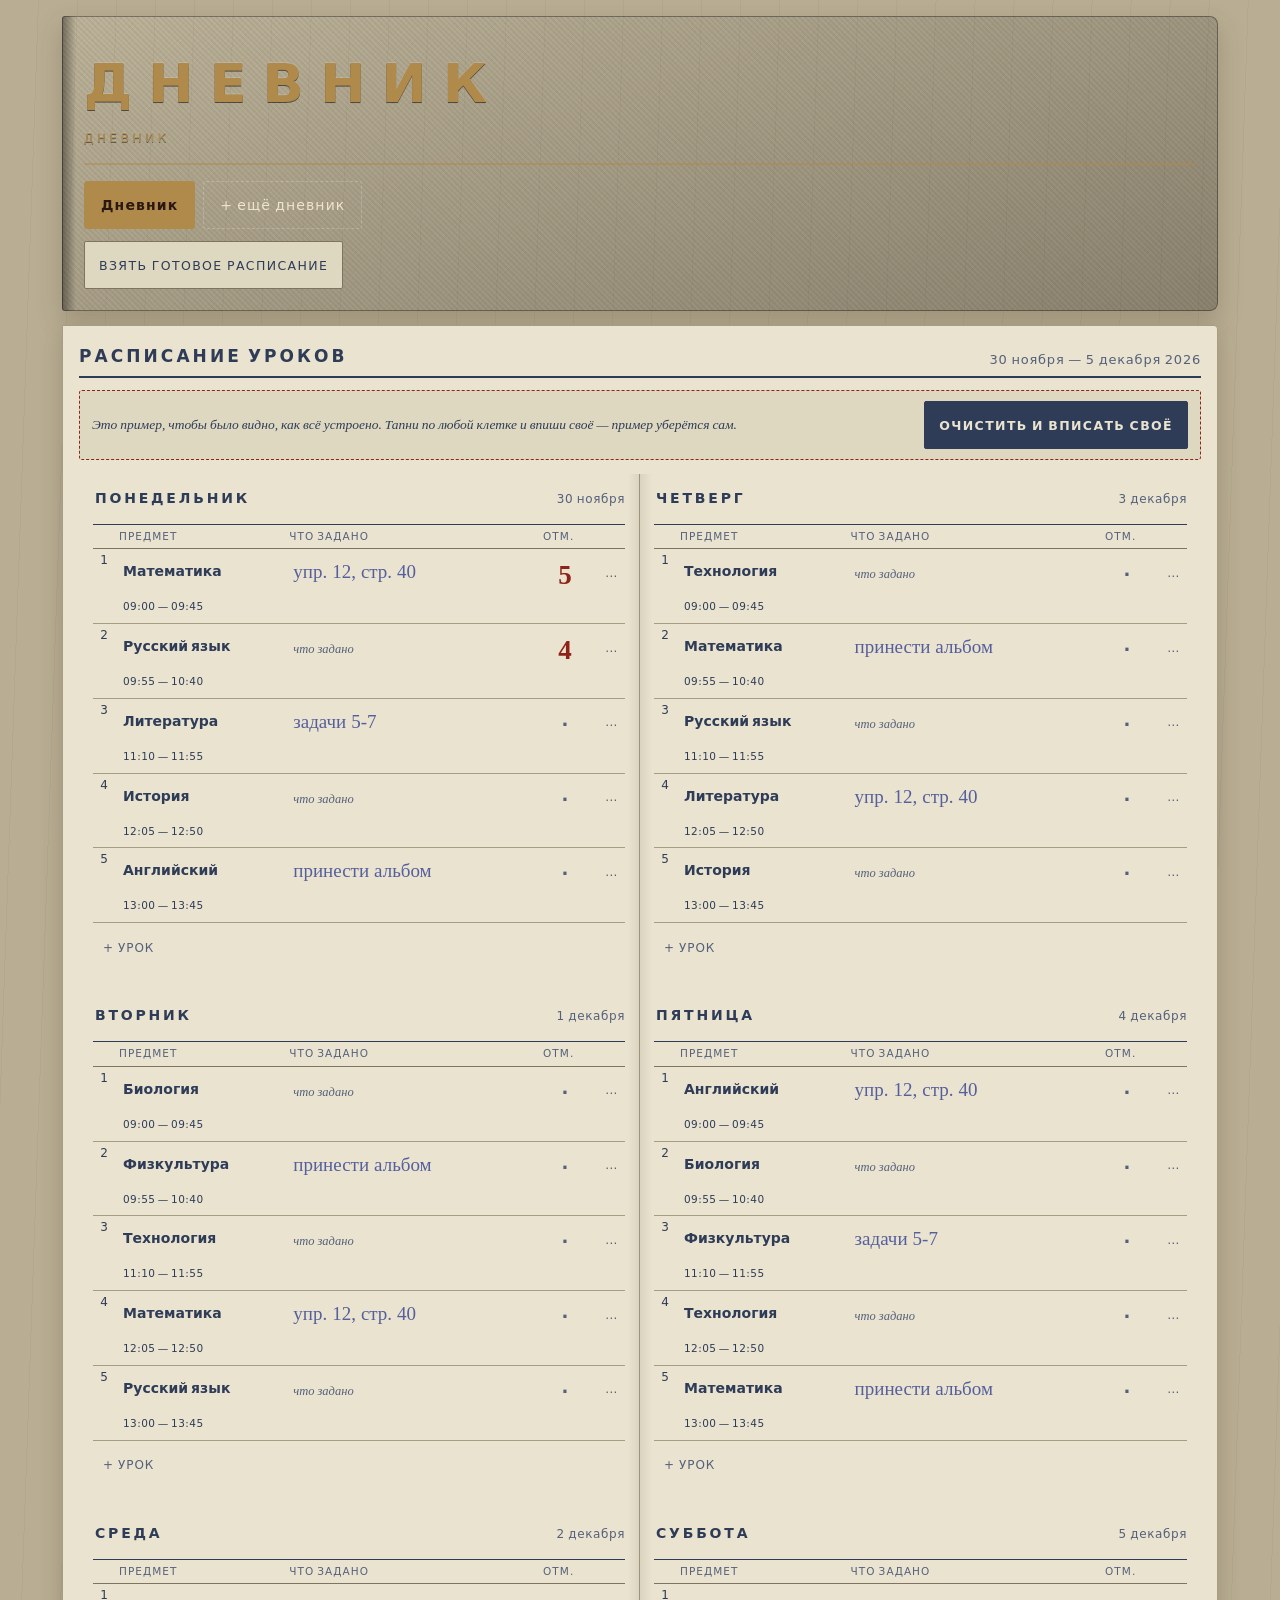
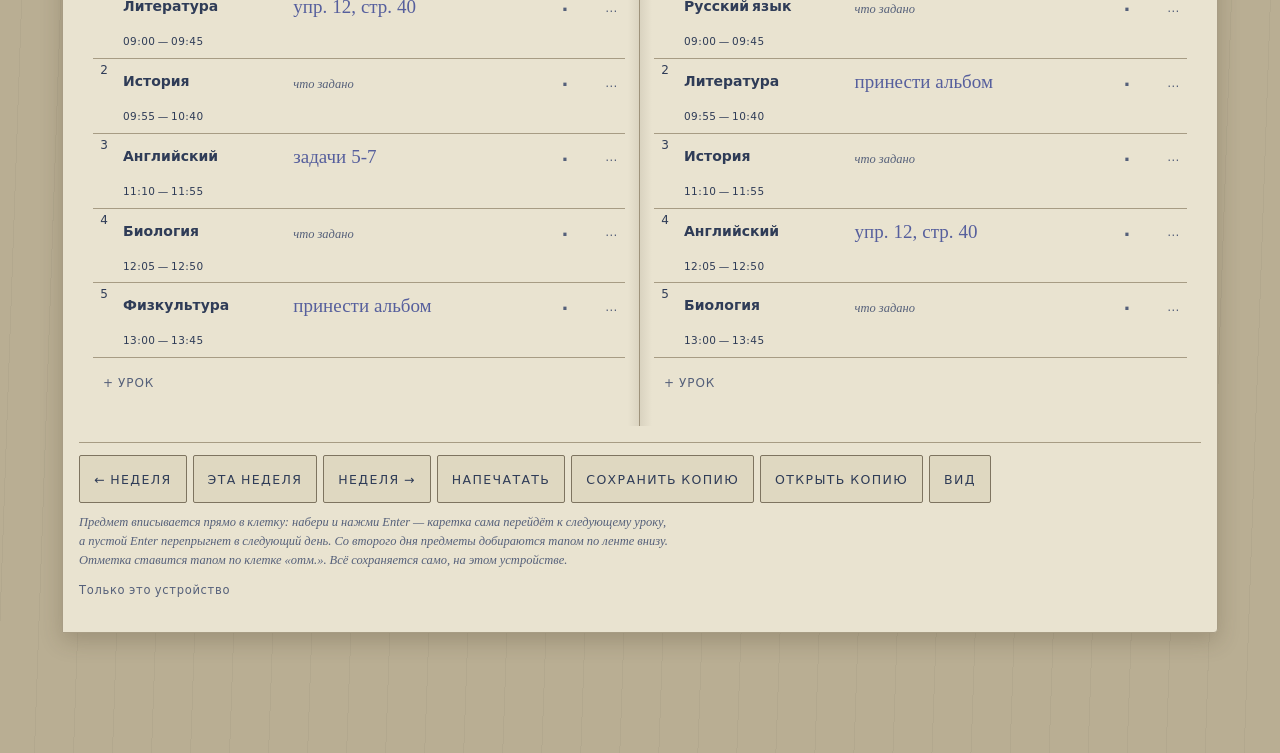
==== commit d291ede2: "Свои графы, издания по картинке и честная смена шкалы Графы разворота задаёт человек: библиотека гот" ====
--- a/index.html
+++ b/index.html
@@ -24,6 +24,7 @@
     <div class="sub emboss" id="doc-name">Дневник</div>
     <div class="rule"></div>
     <nav class="spines" id="spines" aria-label="Дневники на этом устройстве"></nav>
+    <button class="btn cover-btn" id="b-preset" type="button">Взять готовое расписание</button>
   </header>
 
   <!-- разворот недели -->
@@ -39,7 +40,14 @@
       <button class="btn primary" id="b-clear-demo" type="button">Очистить и вписать своё</button>
     </div>
 
-    <div class="spread">
+    <!-- на телефоне разворот листается, поэтому нужен видимый указатель,
+         что у недели есть вторая половина -->
+    <div class="halves" id="halves">
+      <button class="half" id="half-a" type="button" aria-pressed="true">Пн — Ср</button>
+      <button class="half" id="half-b" type="button" aria-pressed="false">Чт — Сб</button>
+    </div>
+
+    <div class="spread" id="spread">
       <div class="leaf" id="leaf-a"></div>
       <div class="leaf" id="leaf-b"></div>
     </div>
--- a/style/paper.css
+++ b/style/paper.css
@@ -172,6 +172,16 @@
   .leaf:first-child{border-right:none}
 }
 
+/* половины разворота: нужны только там, где он листается */
+.halves{display:none;gap:6px;margin-top:12px}
+.half{
+  flex:1 1 0;font-family:var(--f-narrow);text-transform:uppercase;letter-spacing:.12em;
+  font-size:12.5px;min-height:var(--tap);padding:10px;cursor:pointer;
+  background:var(--paper-deep);border:1px solid var(--rule);color:var(--ink);border-radius:2px;
+}
+.half[aria-pressed="true"]{background:var(--ink);color:var(--paper);font-weight:700;border-color:var(--ink)}
+@media (max-width:760px){ .halves{display:flex} }
+
 /* ---------- день ---------- */
 .day{margin:0 0 20px}
 .day[data-on="false"]{opacity:.42}
@@ -242,6 +252,18 @@
   font-family:var(--f-narrow)}
 .mark[data-mark="2"]{text-decoration:underline;text-decoration-thickness:2px}
 
+/* галочка в графе-галочке */
+.c-check{width:44px;text-align:center}
+.check{
+  font-family:var(--f-hand);font-size:calc(24px * var(--scale));color:var(--red);
+  background:none;border:none;cursor:pointer;width:100%;min-height:var(--tap);padding:6px 0;
+}
+.check.off{color:var(--ink-soft);font-family:var(--f-narrow);font-size:calc(16px * var(--scale))}
+
+/* название графы — тоже кнопка: тап открывает, что с ней сделать */
+th.th-col{cursor:pointer}
+th.th-col:hover{color:var(--ink);text-decoration:underline;text-underline-offset:3px}
+
 /* «+ урок» и «⋯» */
 .rowtool{
   font-family:var(--f-narrow);font-size:12px;letter-spacing:.08em;text-transform:uppercase;
@@ -281,6 +303,34 @@
   font-weight:700;min-height:64px;color:var(--red);
 }
 .marks-row .sheet-item[aria-pressed="true"]{color:var(--paper)}
+
+/* ---------- издания: выбор по картинке разворота ---------- */
+.cover-btn{
+  margin-top:12px;background:rgba(0,0,0,.28);color:#EFE4CE;
+  border-color:rgba(255,255,255,.22);
+}
+.cover-btn:hover{background:rgba(0,0,0,.4);border-color:var(--gold)}
+
+.sheet-item.preset{display:flex;gap:12px;align-items:center;text-align:left}
+.preview{
+  flex:0 0 auto;display:flex;gap:3px;align-items:flex-start;position:relative;
+  background:var(--paper);border:1px solid var(--rule);padding:5px;border-radius:2px;
+  width:78px;min-height:52px;
+}
+.preview-day{display:flex;flex-direction:column;gap:2px;flex:1 1 0}
+.preview-line{height:3px;background:var(--rule-soft);border-radius:1px}
+.preview-line.filled{background:var(--hand)}
+.preview-mark{
+  position:absolute;right:3px;bottom:1px;font-family:var(--f-hand);
+  font-size:15px;font-weight:700;color:var(--red);line-height:1;
+}
+.preset-text{min-width:0}
+.preset-name{font-family:var(--f-narrow);font-weight:700;font-size:calc(16px * var(--scale))}
+.preset-about{font-family:var(--f-serif);font-size:12.5px;font-style:italic;color:var(--ink-soft)}
+
+.sheet-item.what{cursor:default;font-family:var(--f-serif);font-size:14px}
+.whatlist{margin:6px 0 0;padding-left:20px}
+.whatlist li{margin-bottom:3px}
 
 /* ---------- лента подсказок над клавиатурой ---------- */
 .chips{
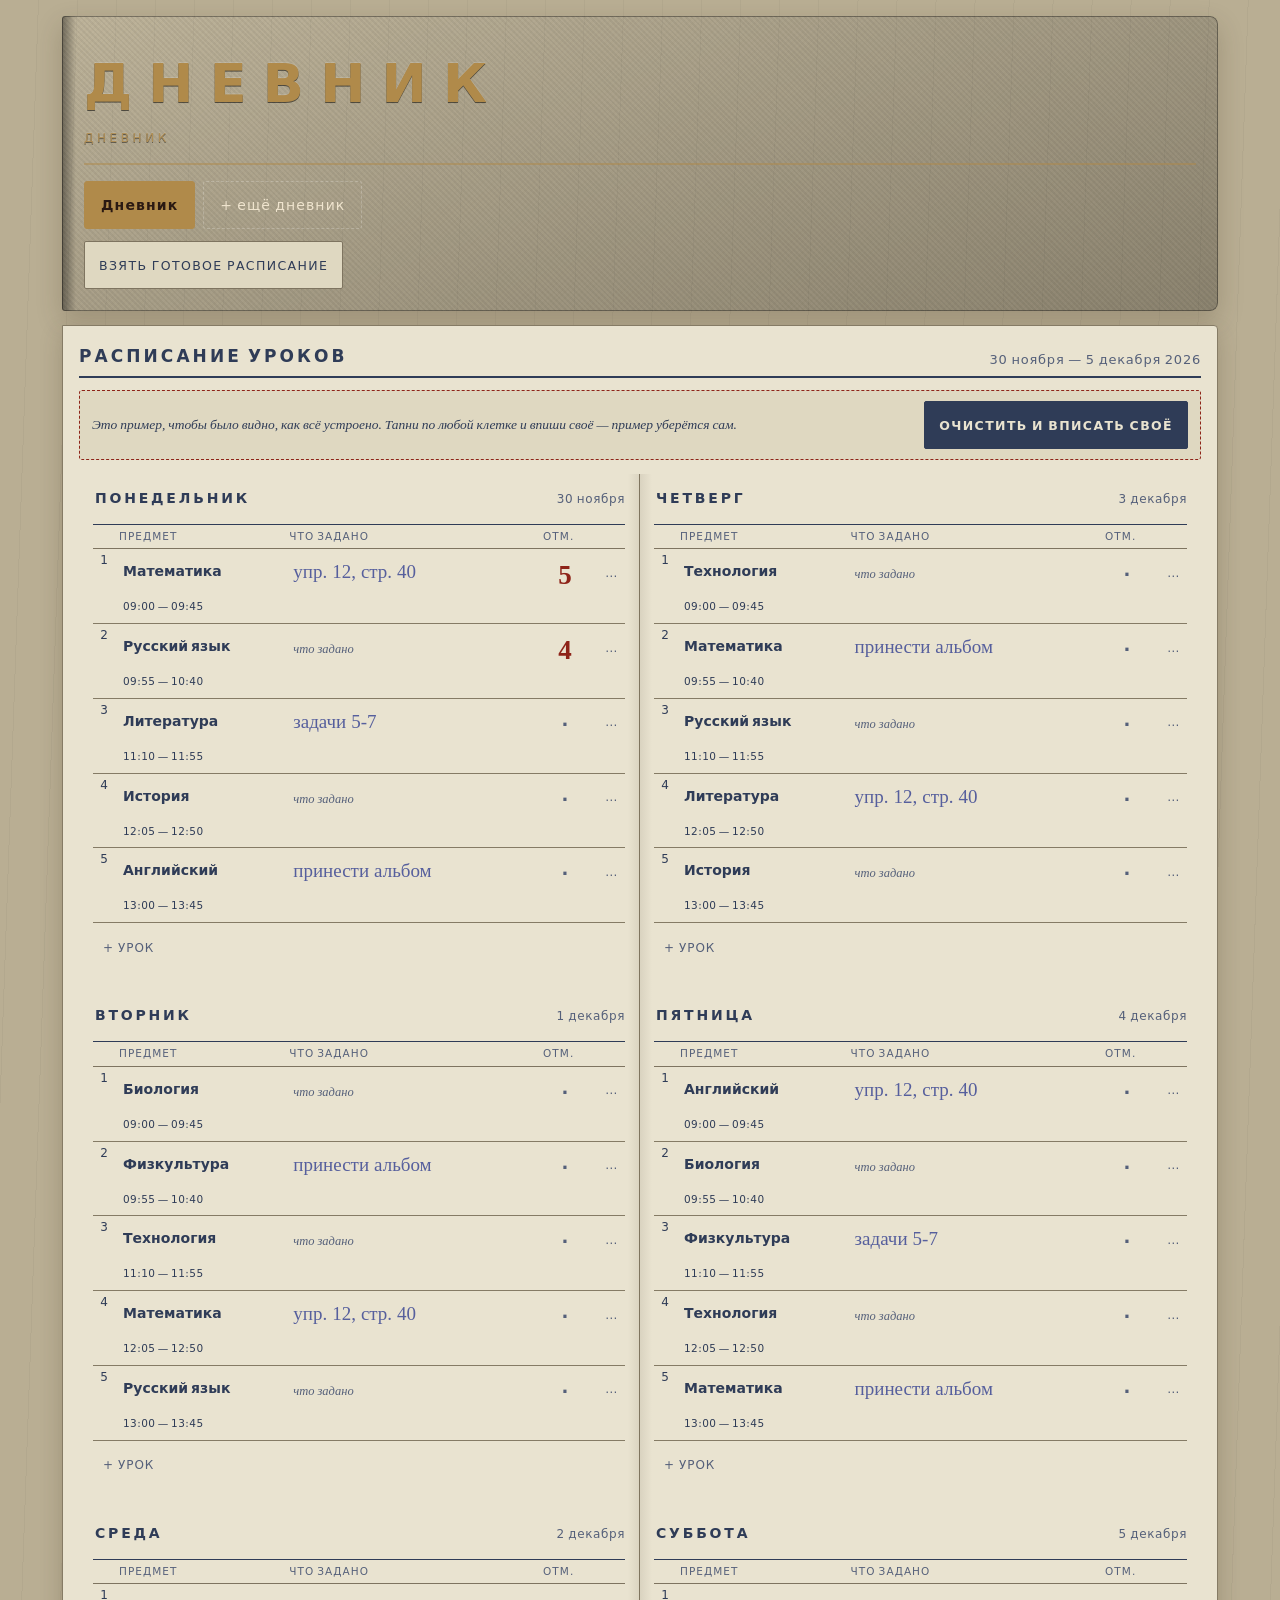
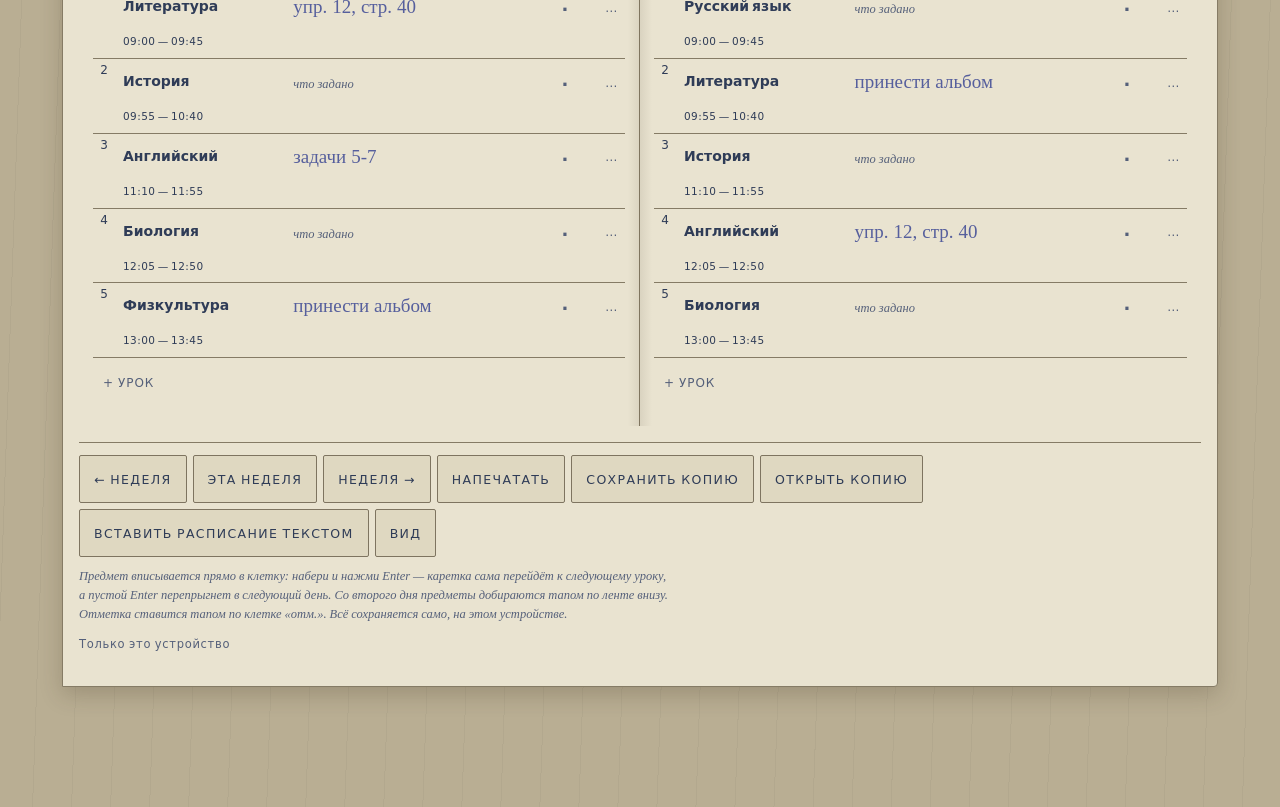
==== commit cc4ebfa4: "Расписание вставляется текстом из чата класса Разборщик детерминированный: обычный код, без нейросет" ====
--- a/index.html
+++ b/index.html
@@ -59,6 +59,7 @@
       <button class="btn" id="b-print" type="button">Напечатать</button>
       <button class="btn" id="b-save" type="button">Сохранить копию</button>
       <button class="btn" id="b-open" type="button">Открыть копию</button>
+      <button class="btn" id="b-paste" type="button">Вставить расписание текстом</button>
       <button class="btn" id="b-look" type="button">Вид</button>
     </div>
 
@@ -87,6 +88,7 @@
 </dialog>
 
 <script src="core/core.js"></script>
+<script src="core/parse.js"></script>
 <script src="ui/app.js"></script>
 </body>
 </html>
--- a/style/paper.css
+++ b/style/paper.css
@@ -5,8 +5,10 @@
 
    Контрасты выверены: линовка и служебные подписи в версии 1 не
    проходили порог (линовка давала 1.70:1, номера уроков и время
-   звонков — 2.04:1 при том, что несут смысл). Здесь линовка 3.59:1,
-   служебное набрано основной краской 8.59:1, красная 6.81:1.
+   звонков — 2.04:1 при том, что несут смысл). Здесь основная линия 3.59:1,
+   линовка строк 3.26:1, служебное набрано основной краской 4.9:1
+   и выше, красная 4.9:1. Числа проверены расчётом на живой странице,
+   а не на глаз.
    ============================================================ */
 
 /* ---------- шрифты, всё своё, ни одного запроса наружу ---------- */
@@ -35,7 +37,7 @@
 :root{
   --desk:#B9AE93;
   --paper:#E9E3D0; --paper-edge:#DCD4BC; --paper-deep:#DFD8C1;
-  --rule:#7E7460; --rule-soft:#A79C84;
+  --rule:#7E7460; --rule-soft:#857B65;
   --ink:#2F3C57; --ink-soft:#55607A;
   --hand:#26348C; --red:#8E2318;
   --cover:#6E4232; --cover-2:#5A3427; --gold:#B08A4A;
@@ -57,7 +59,7 @@
   :root:not([data-theme="light"]){
     --desk:#100E0B;
     --paper:#241F17; --paper-edge:#2E2820; --paper-deep:#2A241B;
-    --rule:#8A8470; --rule-soft:#5C5647;
+    --rule:#8A8470; --rule-soft:#77705E;
     --ink:#E3DCC4; --ink-soft:#B3AB93;
     --hand:#A9BEEC; --red:#E8897A;
     --cover:#3A241C; --cover-2:#2A1912; --gold:#C9A566;
@@ -69,7 +71,7 @@
 :root[data-theme="dark"]{
   --desk:#100E0B;
   --paper:#241F17; --paper-edge:#2E2820; --paper-deep:#2A241B;
-  --rule:#8A8470; --rule-soft:#5C5647;
+  --rule:#8A8470; --rule-soft:#77705E;
   --ink:#E3DCC4; --ink-soft:#B3AB93;
   --hand:#A9BEEC; --red:#E8897A;
   --cover:#3A241C; --cover-2:#2A1912; --gold:#C9A566;
@@ -385,14 +387,81 @@
 .hint{font-size:12.5px;color:var(--ink-soft);font-style:italic;margin:10px 0 0;max-width:66ch}
 .status{font-family:var(--f-narrow);font-size:11.5px;letter-spacing:.06em;color:var(--ink-soft)}
 
+/* ---------- вставка расписания текстом ---------- */
+.paste-area{
+  width:100%;min-height:150px;font-family:var(--f-serif);font-size:15px;
+  background:var(--paper);color:var(--ink);border:1px solid var(--rule);
+  border-radius:2px;padding:10px;resize:vertical;line-height:1.4;
+}
+.paste-area:focus{outline:3px solid var(--focus);outline-offset:1px}
+
+.sheet-item.verdict{
+  cursor:default;font-family:var(--f-serif);font-size:15px;
+  background:var(--paper);border-left:4px solid var(--red);
+}
+.parsed-day{border:1px solid var(--rule);background:var(--paper);
+  border-radius:2px;padding:8px 10px;margin-bottom:6px}
+.parsed-dayhead{display:flex;justify-content:space-between;align-items:center;
+  gap:8px;border-bottom:1px solid var(--rule);padding-bottom:4px;margin-bottom:6px}
+.parsed-dayname{font-family:var(--f-narrow);text-transform:uppercase;
+  letter-spacing:.16em;font-weight:700;font-size:13px}
+.parsed-count{font-family:var(--f-narrow);font-size:11.5px;color:var(--ink-soft)}
+.day-pick{
+  font-family:var(--f-narrow);font-size:14px;min-height:var(--tap);
+  background:var(--paper-deep);color:var(--ink);border:2px solid var(--red);
+  border-radius:2px;padding:6px 8px;
+}
+.parsed-lesson{display:flex;align-items:center;gap:6px;padding:3px 0}
+.parsed-num{font-family:var(--f-narrow);font-size:12px;color:var(--ink-soft);
+  min-width:16px;text-align:center}
+.parsed-name{
+  flex:1 1 auto;min-width:0;font-family:var(--f-narrow);font-size:15px;
+  background:transparent;color:var(--ink);border:none;
+  border-bottom:1px solid var(--rule-soft);padding:8px 2px;min-height:40px;
+}
+.parsed-name:focus{outline:none;border-bottom:2px solid var(--hand);background:rgba(38,52,140,.06)}
+.parsed-name.unknown{border-bottom-style:dashed;border-bottom-color:var(--red)}
+.parsed-meta{font-family:var(--f-serif);font-size:11.5px;font-style:italic;
+  color:var(--ink-soft);flex:0 0 auto;max-width:40%;overflow:hidden;text-overflow:ellipsis;white-space:nowrap}
+.parsed-del{
+  flex:0 0 auto;background:none;border:none;color:var(--ink-soft);cursor:pointer;
+  font-size:20px;line-height:1;min-width:36px;min-height:40px;
+}
+.parsed-del:hover{color:var(--red)}
+
+.sheet-item.unparsed{cursor:default;background:var(--paper-deep);border-style:dashed}
+.unparsed-head{font-family:var(--f-narrow);font-size:12px;text-transform:uppercase;
+  letter-spacing:.1em;color:var(--red);margin-bottom:5px}
+.unparsed-line{font-family:ui-monospace,Consolas,monospace;font-size:12px;
+  color:var(--ink-soft);white-space:pre-wrap;word-break:break-word;padding:1px 0}
+.sheet-item:disabled{opacity:.5;cursor:not-allowed}
+
+/* ---------- контрольная линейка ---------- */
+.ruler-page{display:none}
+.ruler{
+  width:100mm;height:14mm;margin:8mm 0 2mm;
+  border:1px solid #000;border-top:none;
+  display:flex;justify-content:space-between;align-items:flex-end;
+  font-family:var(--f-narrow);font-size:10pt;
+}
+.ruler-tick{padding:0 1mm 1mm}
+.ruler-note{font-family:var(--f-narrow);font-size:9pt;color:#444}
+
 /* ---------- печать ---------- */
 @media print{
   @page{size:A4 landscape;margin:12mm}
   body{background:#fff}
-  .chips,.toast,.bar,.demobar,.hint,.cover,.spines,.rowtool,dialog{display:none!important}
+  .chips,.toast,.bar,.demobar,.hint,.cover,.spines,.rowtool,.halves,dialog{display:none!important}
   .page{box-shadow:none;border:none;padding:0;background:#fff}
   .spread{grid-template-columns:1fr 1fr;overflow:visible}
   .leaf{scroll-snap-align:none}
   .day{break-inside:avoid}
   .task{min-height:0}
-}
+  tr.struck .subj::after{content:" (убран)"}
+
+  /* линейка печатается одна, без дневника */
+  body.printing-ruler .wrap{display:none!important}
+  body.printing-ruler .ruler-page{display:block}
+  .ruler-page h2{font-family:var(--f-narrow);text-transform:uppercase;letter-spacing:.16em;font-size:12pt}
+  .ruler-page p{font-family:var(--f-serif);font-size:11pt;max-width:120mm}
+}
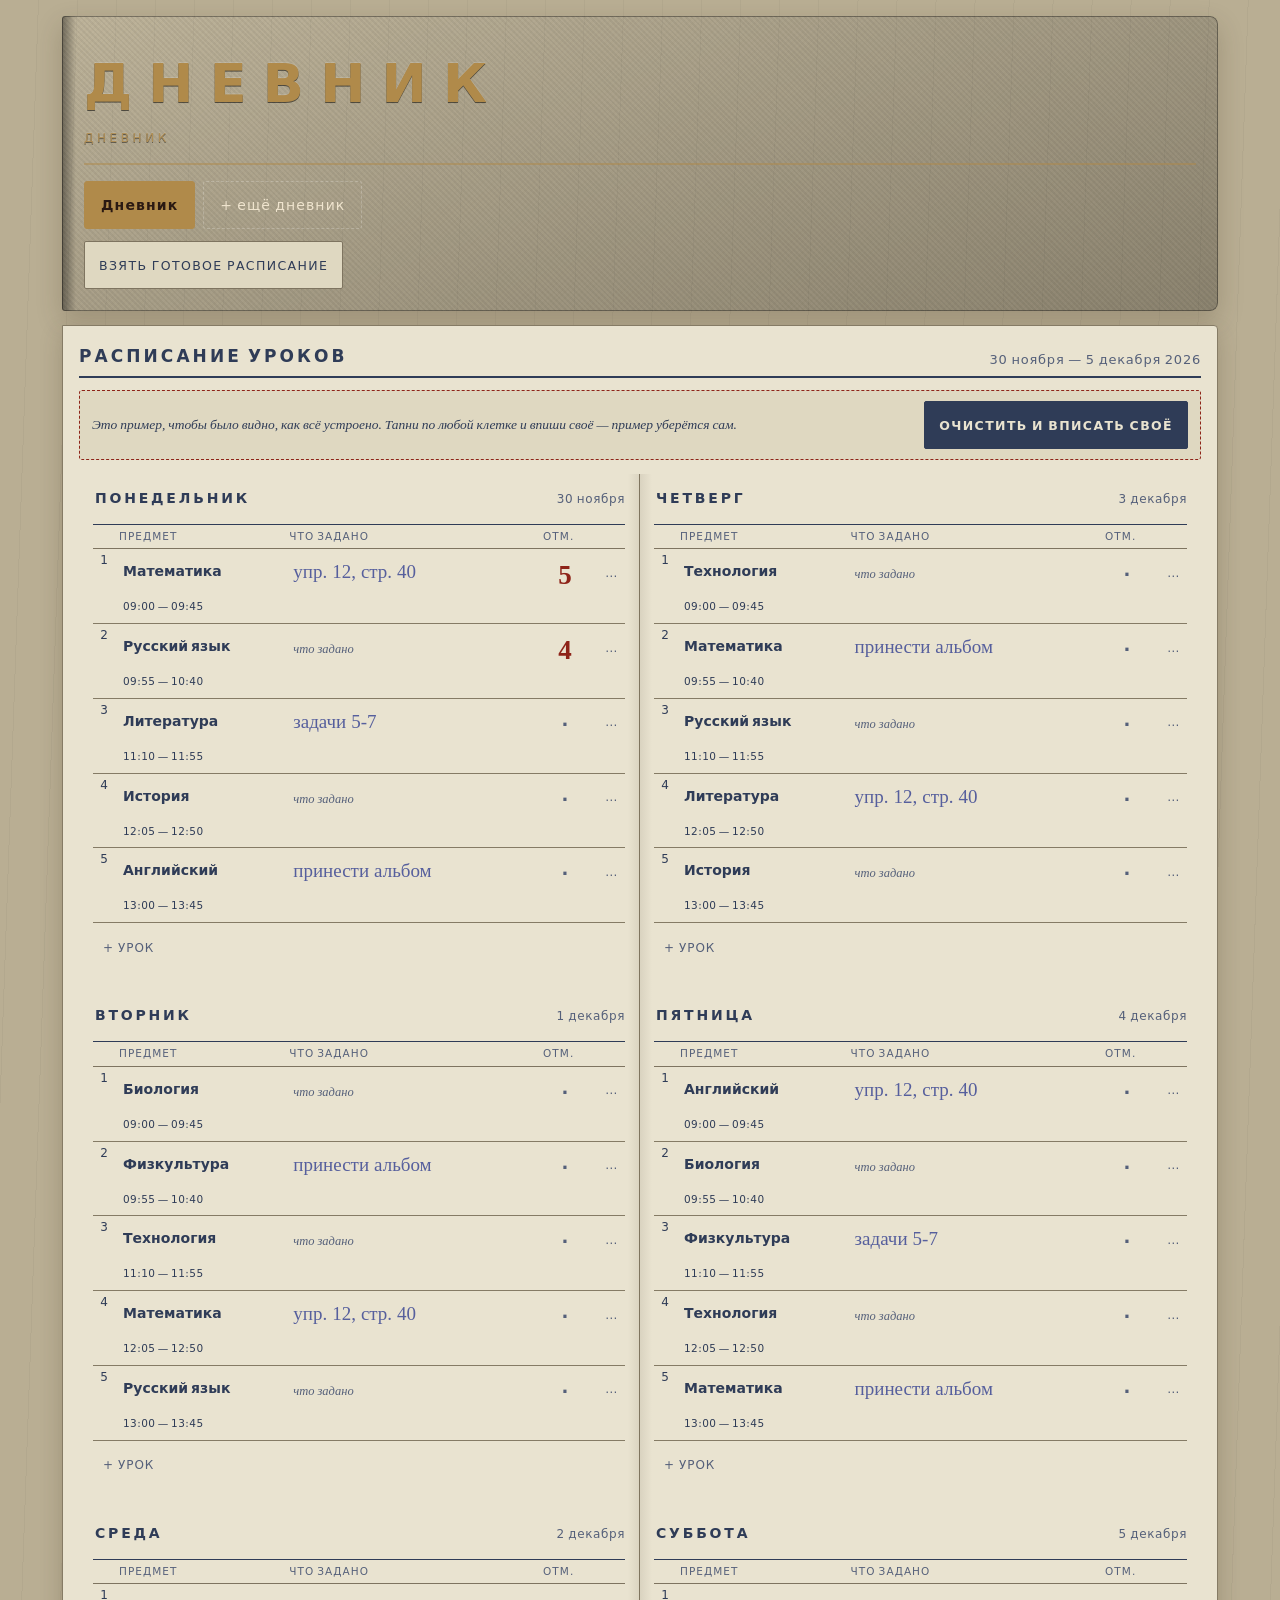
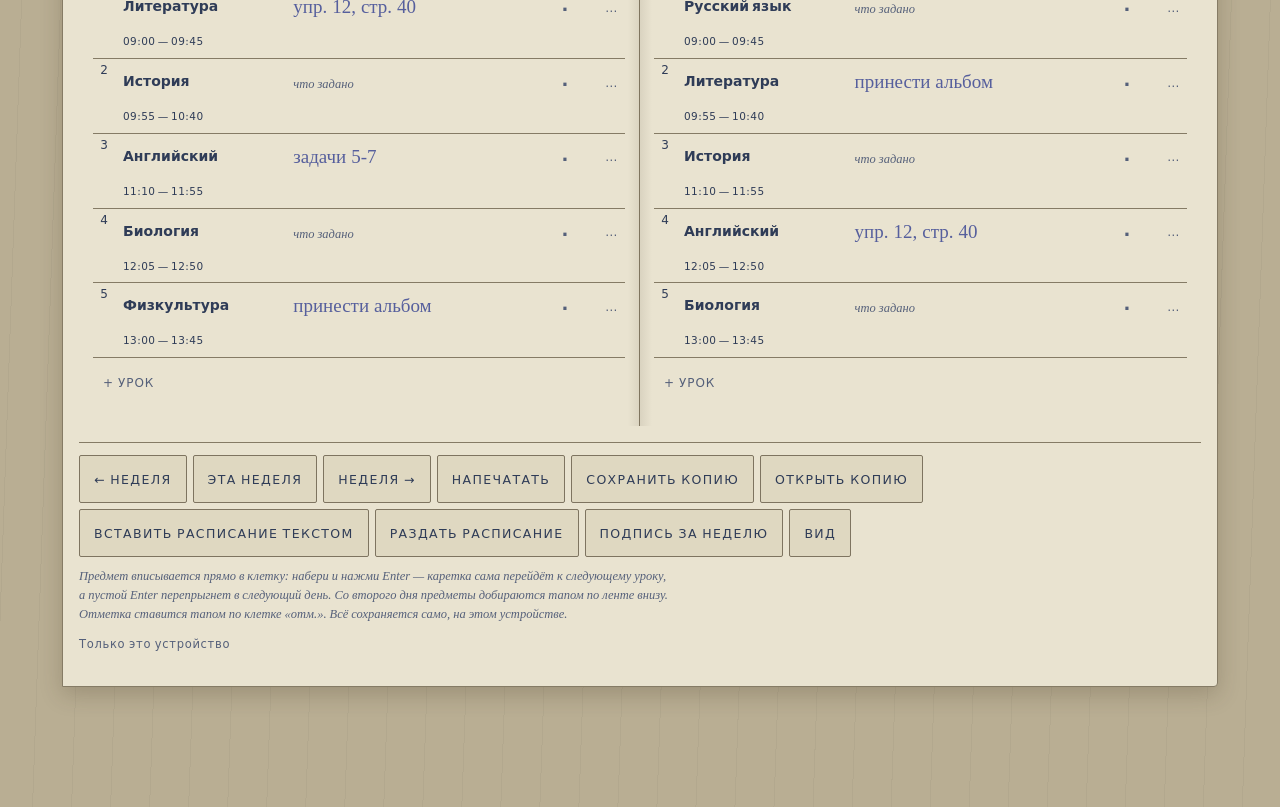
==== commit a5563de5: "Раздать расписание классу и подписать неделю Староста настроил расписание один раз — кинул ссылку в " ====
--- a/index.html
+++ b/index.html
@@ -60,6 +60,8 @@
       <button class="btn" id="b-save" type="button">Сохранить копию</button>
       <button class="btn" id="b-open" type="button">Открыть копию</button>
       <button class="btn" id="b-paste" type="button">Вставить расписание текстом</button>
+      <button class="btn" id="b-share" type="button">Раздать расписание</button>
+      <button class="btn" id="b-sign" type="button" aria-pressed="false">Подпись за неделю</button>
       <button class="btn" id="b-look" type="button">Вид</button>
     </div>
 
--- a/style/paper.css
+++ b/style/paper.css
@@ -387,6 +387,15 @@
 .hint{font-size:12.5px;color:var(--ink-soft);font-style:italic;margin:10px 0 0;max-width:66ch}
 .status{font-family:var(--f-narrow);font-size:11.5px;letter-spacing:.06em;color:var(--ink-soft)}
 
+/* ---------- раздать расписание и подписать неделю ---------- */
+.sheet-item.linkbox{
+  cursor:text;user-select:all;font-family:ui-monospace,Consolas,monospace;
+  font-size:12px;word-break:break-all;color:var(--ink);background:var(--paper);
+  line-height:1.4;
+}
+.parsed-plain{font-family:var(--f-narrow);font-size:14px;color:var(--ink);padding:2px 0}
+.btn.signed{background:var(--ink);color:var(--paper);border-color:var(--ink);font-weight:700}
+
 /* ---------- вставка расписания текстом ---------- */
 .paste-area{
   width:100%;min-height:150px;font-family:var(--f-serif);font-size:15px;
